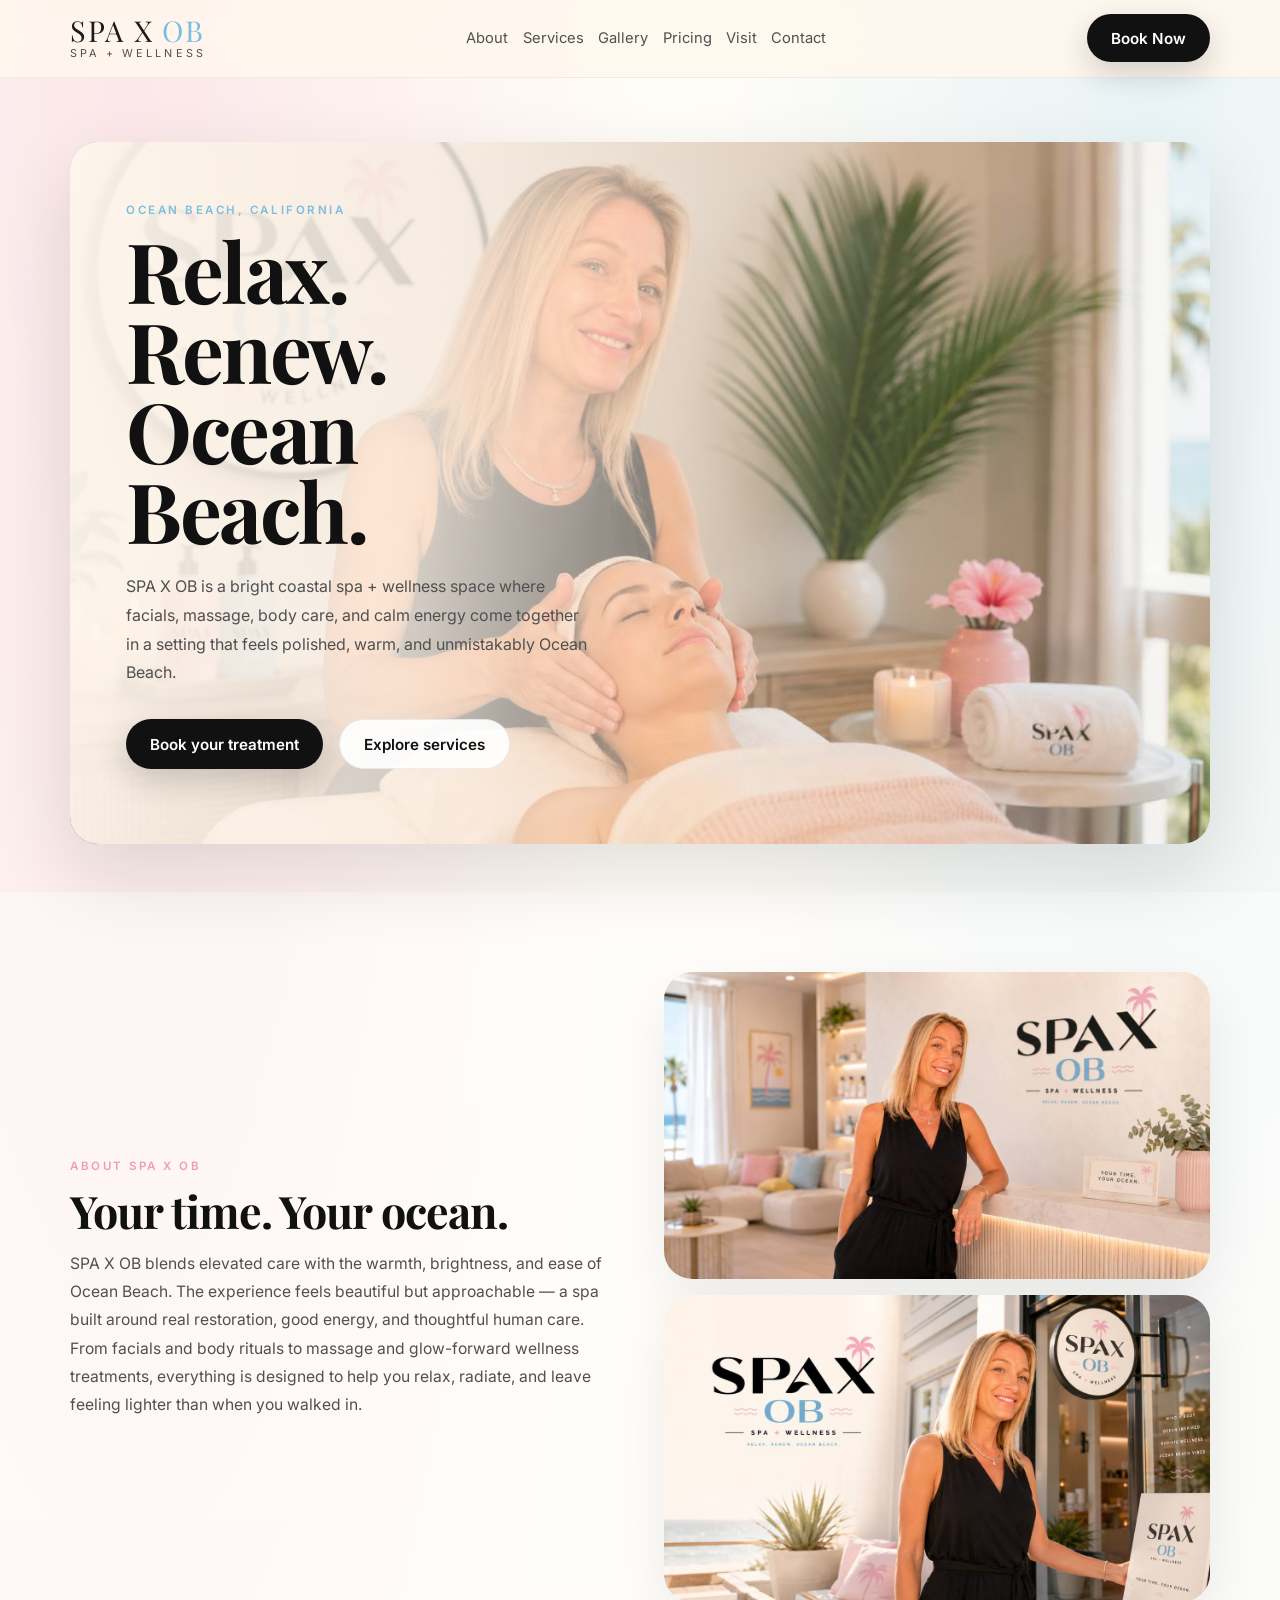
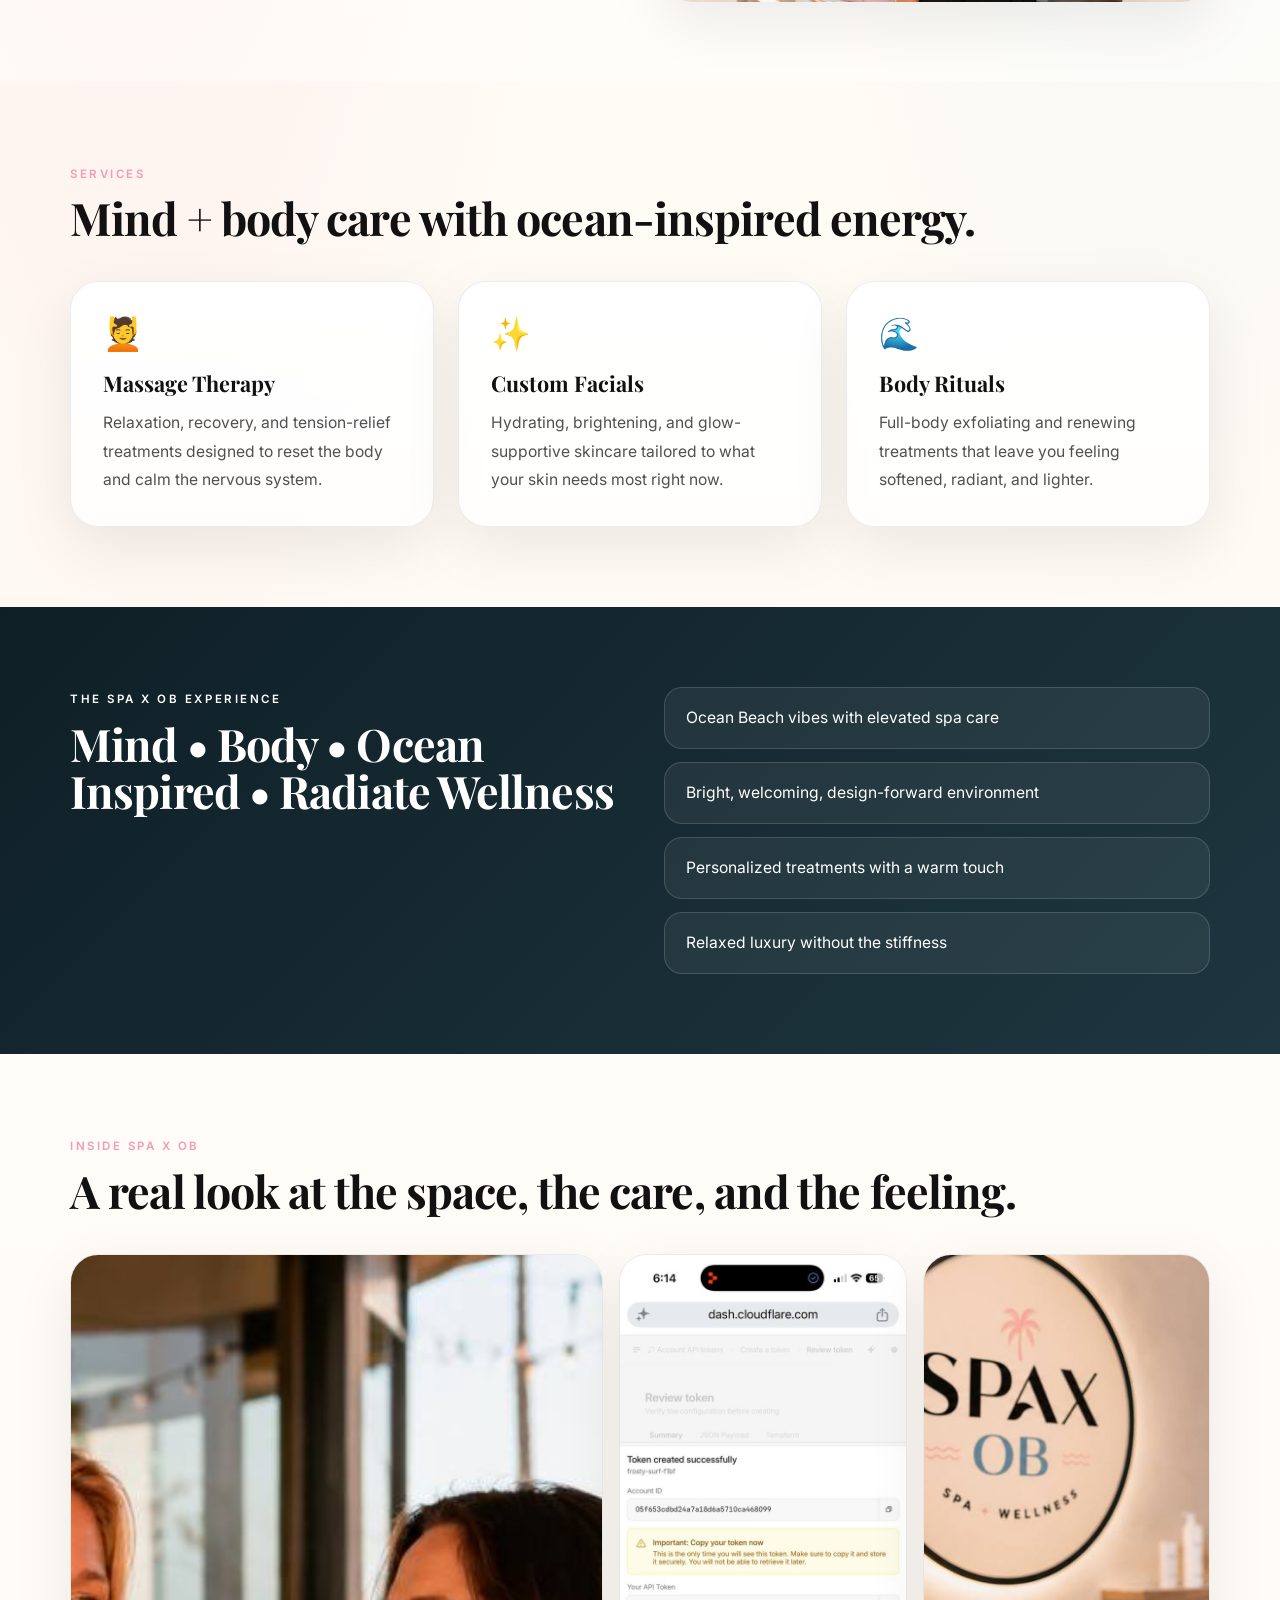
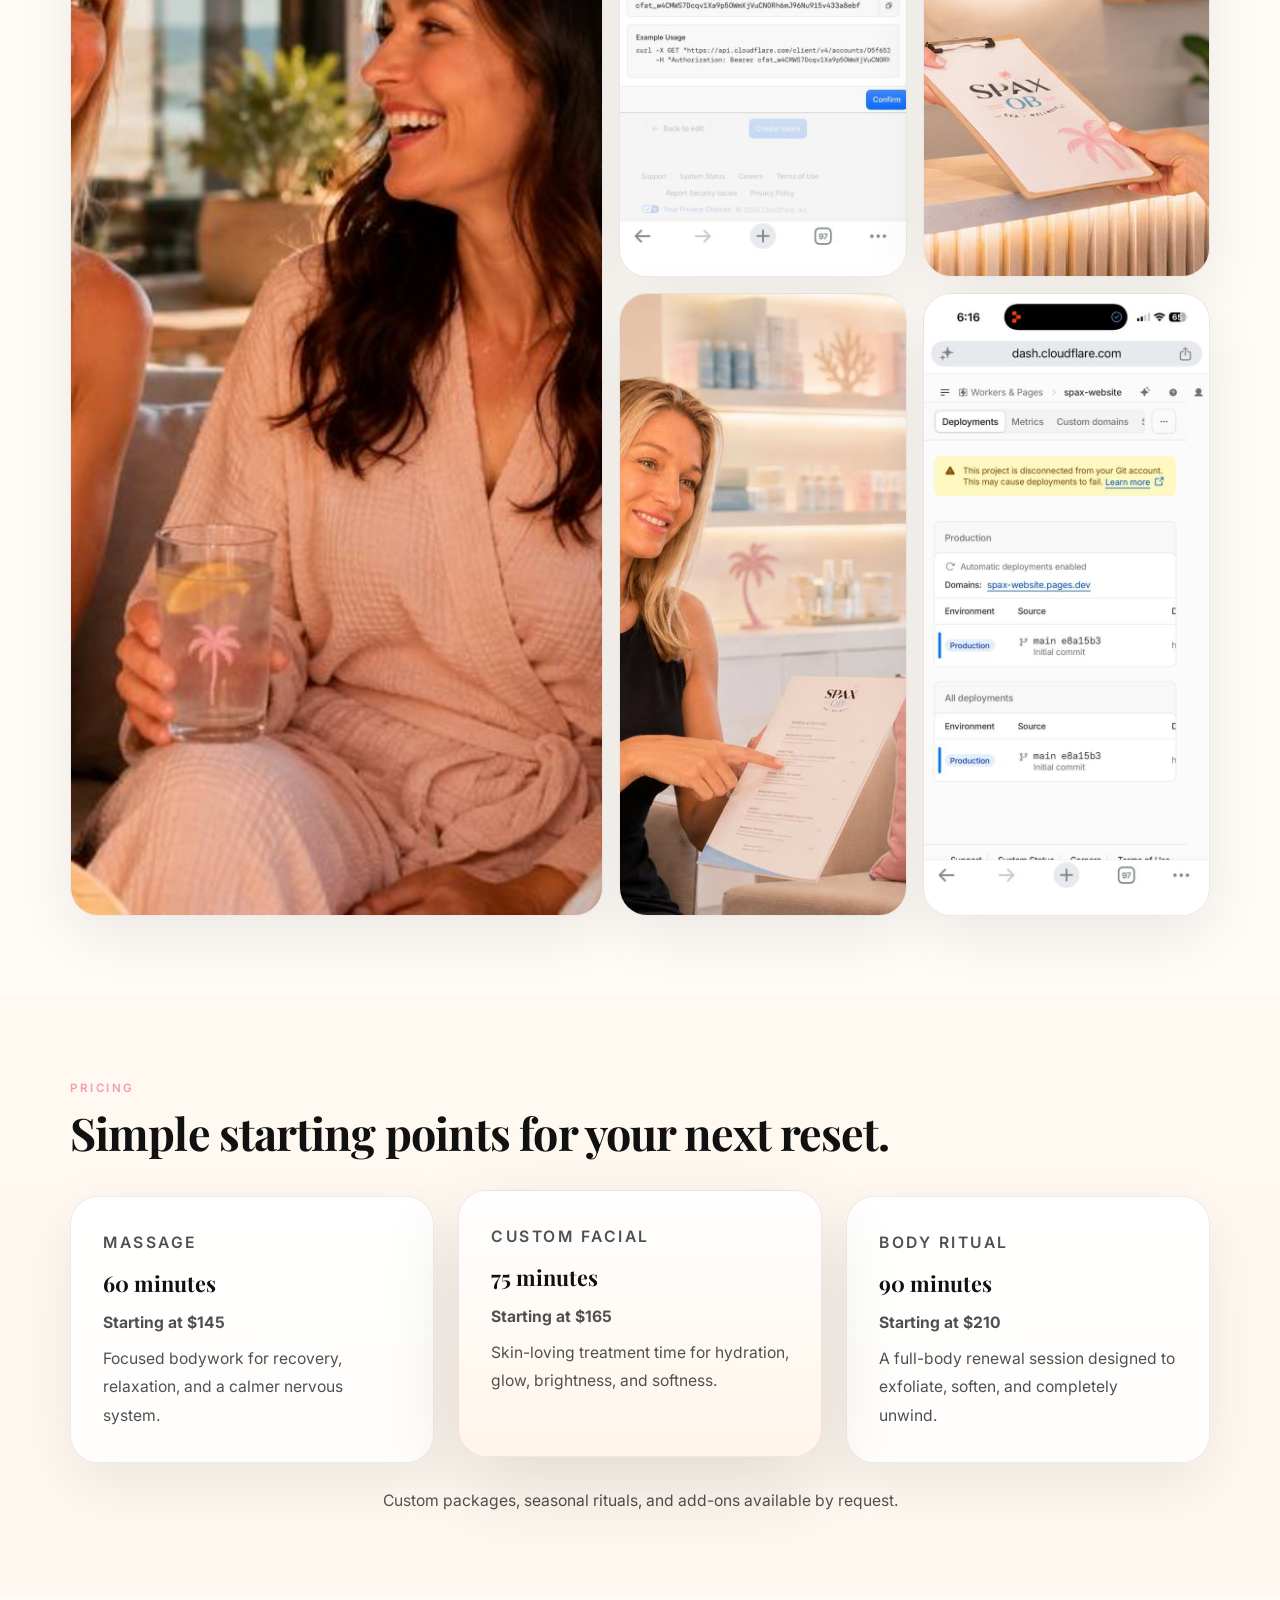
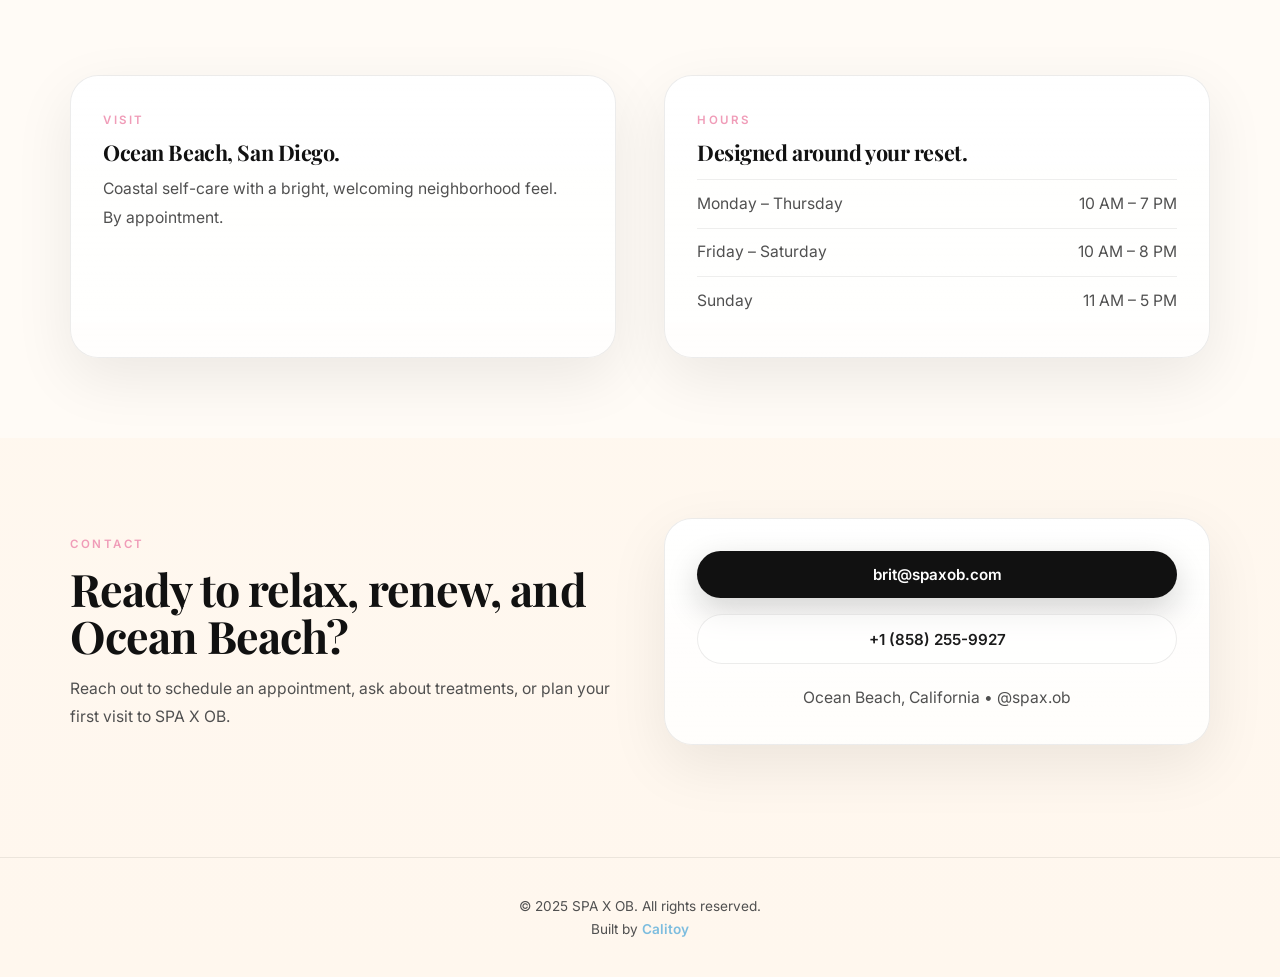
==== index.html @ 3ed3bd37 "Final polished SPA X OB site with all photos, gallery, Calitoy footer" ====
<!doctype html>
<html lang="en">
  <head>
    <meta charset="UTF-8" />
    <meta name="viewport" content="width=device-width, initial-scale=1.0" />
    <title>SPA X OB | Spa + Wellness in Ocean Beach, San Diego</title>
    <meta name="description" content="SPA X OB is a modern coastal spa and wellness destination in Ocean Beach, San Diego. Massage, facials, body rituals, and radiance treatments in a bright, design-forward space." />
    <link rel="preconnect" href="https://fonts.googleapis.com" />
    <link rel="preconnect" href="https://fonts.gstatic.com" crossorigin />
    <link href="https://fonts.googleapis.com/css2?family=Inter:wght@400;500;700&family=Playfair+Display:ital,wght@0,400;0,700;1,400&display=swap" rel="stylesheet" />
    <link rel="stylesheet" href="styles.css" />
  </head>
  <body>
    <div class="site-shell">
      <header class="topbar">
        <div class="container topbar__inner">
          <a class="brand" href="#top">
            <span class="brand__title">SPA X <span class="brand__ob">OB</span></span>
            <span class="brand__subtitle">Spa + Wellness</span>
          </a>

          <button type="button" class="menu-toggle" aria-expanded="false" aria-controls="site-navigation" aria-label="Toggle navigation menu">
            <span></span><span></span><span></span>
          </button>

          <nav class="nav" id="site-navigation">
            <a href="#about">About</a>
            <a href="#services">Services</a>
            <a href="#gallery">Gallery</a>
            <a href="#pricing">Pricing</a>
            <a href="#visit">Visit</a>
            <a href="#contact">Contact</a>
          </nav>
          <a class="button button--nav" href="#contact">Book Now</a>
        </div>
      </header>

      <main id="top">
        <!-- HERO -->
        <section class="hero">
          <div class="container hero__grid--single">
            <div class="hero-photo-card">
              <img src="assets/hero-facial-room.jpg" alt="SPA X OB facial treatment in progress" class="hero-photo-card__image" loading="eager" />
              <div class="hero-photo-card__overlay"></div>
              <div class="hero-photo-card__content">
                <span class="eyebrow">Ocean Beach, California</span>
                <h1>Relax. Renew. Ocean Beach.</h1>
                <p class="hero__lede">
                  SPA X OB is a bright coastal spa + wellness space where facials, massage, body care, and calm energy come together in a setting that feels polished, warm, and unmistakably Ocean Beach.
                </p>
                <div class="hero__actions">
                  <a class="button button--primary" href="#contact">Book your treatment</a>
                  <a class="button button--light" href="#services">Explore services</a>
                </div>
              </div>
            </div>
          </div>
        </section>

        <!-- ABOUT -->
        <section class="section section--soft" id="about">
          <div class="container split-grid">
            <div class="about-text">
              <span class="eyebrow eyebrow--pink">About SPA X OB</span>
              <h2>Your time. Your ocean.</h2>
              <p>
                SPA X OB blends elevated care with the warmth, brightness, and ease of Ocean Beach. The experience feels beautiful but approachable — a spa built around real restoration, good energy, and thoughtful human care.
              </p>
              <p>
                From facials and body rituals to massage and glow-forward wellness treatments, everything is designed to help you relax, radiate, and leave feeling lighter than when you walked in.
              </p>
            </div>
            <div class="about-photos">
              <img src="assets/interior-lobby.jpg" alt="SPA X OB interior lobby" class="about-photos__img about-photos__img--top" loading="lazy" />
              <img src="assets/storefront.jpg" alt="SPA X OB storefront in Ocean Beach" class="about-photos__img about-photos__img--bottom" loading="lazy" />
            </div>
          </div>
        </section>

        <!-- SERVICES -->
        <section class="section" id="services">
          <div class="container">
            <span class="eyebrow eyebrow--pink">Services</span>
            <h2>Mind + body care with ocean-inspired energy.</h2>
            <div class="cards">
              <article class="card">
                <div class="card__icon">💆</div>
                <h3>Massage Therapy</h3>
                <p>Relaxation, recovery, and tension-relief treatments designed to reset the body and calm the nervous system.</p>
              </article>
              <article class="card">
                <div class="card__icon">✨</div>
                <h3>Custom Facials</h3>
                <p>Hydrating, brightening, and glow-supportive skincare tailored to what your skin needs most right now.</p>
              </article>
              <article class="card">
                <div class="card__icon">🌊</div>
                <h3>Body Rituals</h3>
                <p>Full-body exfoliating and renewing treatments that leave you feeling softened, radiant, and lighter.</p>
              </article>
            </div>
          </div>
        </section>

        <!-- EXPERIENCE BANNER -->
        <section class="section section--accent" id="experience">
          <div class="container split-grid split-grid--center">
            <div>
              <span class="eyebrow">The SPA X OB experience</span>
              <h2>Mind • Body • Ocean Inspired • Radiate Wellness</h2>
            </div>
            <ul class="feature-list">
              <li>Ocean Beach vibes with elevated spa care</li>
              <li>Bright, welcoming, design-forward environment</li>
              <li>Personalized treatments with a warm touch</li>
              <li>Relaxed luxury without the stiffness</li>
            </ul>
          </div>
        </section>

        <!-- GALLERY -->
        <section class="section section--soft" id="gallery">
          <div class="container">
            <span class="eyebrow eyebrow--pink">Inside SPA X OB</span>
            <h2>A real look at the space, the care, and the feeling.</h2>
            <div class="gallery-grid">
              <div class="gallery-card gallery-card--tall">
                <img src="assets/gallery-ocean-mugs.jpg" alt="Guests enjoying SPA X OB branded mugs by the ocean" loading="lazy" />
              </div>
              <div class="gallery-card">
                <img src="assets/treatment-room.jpg" alt="SPA X OB treatment room" loading="lazy" />
              </div>
              <div class="gallery-card">
                <img src="assets/gallery-welcome-desk.jpg" alt="SPA X OB welcome desk" loading="lazy" />
              </div>
              <div class="gallery-card">
                <img src="assets/about-consultation.jpg" alt="SPA X OB consultation and products" loading="lazy" />
              </div>
              <div class="gallery-card">
                <img src="assets/spa-detail.jpg" alt="SPA X OB spa detail" loading="lazy" />
              </div>
            </div>
          </div>
        </section>

        <!-- PRICING -->
        <section class="section" id="pricing">
          <div class="container">
            <span class="eyebrow eyebrow--pink">Pricing</span>
            <h2>Simple starting points for your next reset.</h2>
            <div class="pricing-grid">
              <article class="price-card">
                <p class="price-card__label">Massage</p>
                <h3>60 minutes</h3>
                <p class="price-card__price">Starting at $145</p>
                <p>Focused bodywork for recovery, relaxation, and a calmer nervous system.</p>
              </article>
              <article class="price-card price-card--featured">
                <p class="price-card__label">Custom Facial</p>
                <h3>75 minutes</h3>
                <p class="price-card__price">Starting at $165</p>
                <p>Skin-loving treatment time for hydration, glow, brightness, and softness.</p>
              </article>
              <article class="price-card">
                <p class="price-card__label">Body Ritual</p>
                <h3>90 minutes</h3>
                <p class="price-card__price">Starting at $210</p>
                <p>A full-body renewal session designed to exfoliate, soften, and completely unwind.</p>
              </article>
            </div>
            <p class="pricing-note">Custom packages, seasonal rituals, and add-ons available by request.</p>
          </div>
        </section>

        <!-- VISIT -->
        <section class="section section--soft" id="visit">
          <div class="container visit-grid">
            <div class="visit-card">
              <span class="eyebrow eyebrow--pink">Visit</span>
              <h2>Ocean Beach, San Diego.</h2>
              <p>Coastal self-care with a bright, welcoming neighborhood feel.</p>
              <p>By appointment.</p>
            </div>
            <div class="visit-card">
              <span class="eyebrow eyebrow--pink">Hours</span>
              <h2>Designed around your reset.</h2>
              <ul class="hours-list">
                <li><span>Monday – Thursday</span><span>10 AM – 7 PM</span></li>
                <li><span>Friday – Saturday</span><span>10 AM – 8 PM</span></li>
                <li><span>Sunday</span><span>11 AM – 5 PM</span></li>
              </ul>
            </div>
          </div>
        </section>

        <!-- CONTACT -->
        <section class="section" id="contact">
          <div class="container cta-panel">
            <div>
              <span class="eyebrow eyebrow--pink">Contact</span>
              <h2>Ready to relax, renew, and Ocean Beach?</h2>
              <p>Reach out to schedule an appointment, ask about treatments, or plan your first visit to SPA X OB.</p>
            </div>
            <div class="contact-card">
              <a class="button button--primary button--wide" href="mailto:brit@spaxob.com?subject=SPA%20X%20OB%20Booking%20Inquiry">brit@spaxob.com</a>
              <a class="button button--ghost button--wide" href="tel:+18582559927">+1 (858) 255-9927</a>
              <p class="contact-card__note">Ocean Beach, California • @spax.ob</p>
            </div>
          </div>
        </section>
      </main>

      <!-- FOOTER -->
      <footer class="site-footer">
        <div class="container site-footer__inner">
          <p>&copy; 2025 SPA X OB. All rights reserved.</p>
          <p class="site-footer__credit">Built by <a href="https://xcalitoy.com" target="_blank" rel="noreferrer">Calitoy</a></p>
        </div>
      </footer>
    </div>

    <script>
      (() => {
        const toggle = document.querySelector('.menu-toggle');
        const nav = document.getElementById('site-navigation');
        if (!toggle || !nav) return;
        const links = nav.querySelectorAll('a');
        const close = () => { toggle.setAttribute('aria-expanded','false'); nav.classList.remove('nav--open'); };
        toggle.addEventListener('click', () => {
          const open = toggle.getAttribute('aria-expanded') === 'true';
          toggle.setAttribute('aria-expanded', String(!open));
          nav.classList.toggle('nav--open', !open);
        });
        links.forEach(l => l.addEventListener('click', close));
        window.addEventListener('resize', () => { if (innerWidth > 900) close(); });
      })();
    </script>
  </body>
</html>
---- styles.css ----
:root {
  --cream: #fff7ee;
  --sand: #fffaf4;
  --blush: #f7c6d3;
  --pink: #f09cb8;
  --sunshine: #ffe494;
  --ocean: #7dbddf;
  --ocean-light: #b7ddf2;
  --coast: #111111;
  --text: #1b1b1b;
  --muted: #505050;
  --border: rgba(17, 17, 17, 0.08);
  --shadow: 0 20px 60px rgba(17, 17, 17, 0.08);
  --shadow-lg: 0 30px 80px rgba(17, 17, 17, 0.12);
  --radius: 28px;
  --radius-sm: 18px;
  font-family: 'Inter', system-ui, sans-serif;
  color: var(--text);
  background: var(--cream);
}

* { box-sizing: border-box; margin: 0; }
html { scroll-behavior: smooth; }

body {
  background:
    radial-gradient(ellipse at 10% 0%, rgba(247,198,211,0.4), transparent 32%),
    radial-gradient(ellipse at 90% 0%, rgba(183,221,242,0.3), transparent 28%),
    linear-gradient(180deg, #fffdf8 0%, var(--cream) 100%);
  color: var(--text);
}

a { color: inherit; text-decoration: none; }
button { font: inherit; }
img { max-width: 100%; display: block; }

.container { width: min(1140px, calc(100% - 2.5rem)); margin: 0 auto; }
.site-shell { padding-bottom: 0; }

/* ─── TOPBAR ─── */
.topbar {
  position: sticky; top: 0; z-index: 30;
  backdrop-filter: blur(20px);
  background: rgba(255,247,238,0.86);
  border-bottom: 1px solid rgba(17,17,17,0.05);
}
.topbar__inner {
  display: flex; align-items: center; justify-content: space-between;
  gap: 1rem; padding: 0.9rem 0;
}
.brand { display: inline-flex; flex-direction: column; gap: 0.05rem; }
.brand__title {
  font-family: 'Playfair Display', Georgia, serif;
  font-size: 1.8rem; letter-spacing: 0.06em;
  text-transform: uppercase; line-height: 1;
}
.brand__ob { color: var(--ocean); }
.brand__subtitle {
  font-size: 0.68rem; text-transform: uppercase;
  letter-spacing: 0.28em; color: var(--muted);
}
.nav { display: flex; align-items: center; gap: 0.9rem; color: var(--muted); font-size: 0.92rem; }
.nav a { transition: color 0.2s; }
.nav a:hover { color: var(--coast); }

.menu-toggle {
  display: none; width: 44px; height: 44px;
  border: 1px solid var(--border); border-radius: 999px;
  background: rgba(255,255,255,0.9);
  align-items: center; justify-content: center;
  flex-direction: column; gap: 4px; padding: 0; cursor: pointer;
}
.menu-toggle span { display: block; width: 17px; height: 2px; border-radius: 2px; background: var(--coast); }

/* ─── BUTTONS ─── */
.button {
  display: inline-flex; align-items: center; justify-content: center;
  border-radius: 999px; padding: 0.9rem 1.5rem;
  font-weight: 600; font-size: 0.95rem;
  transition: transform 0.2s, box-shadow 0.2s, background 0.2s;
  border: none;
}
.button:hover { transform: translateY(-2px); }
.button--primary, .button--nav { background: var(--coast); color: white; box-shadow: 0 12px 32px rgba(17,17,17,0.18); }
.button--light { background: rgba(255,255,255,0.92); color: var(--coast); border: 1px solid var(--border); }
.button--ghost { border: 1px solid var(--border); background: rgba(255,255,255,0.5); }
.button--wide { width: 100%; }

/* ─── HERO ─── */
.hero { padding: 4rem 0 3rem; }
.hero__grid--single { display: grid; grid-template-columns: 1fr; }
.hero-photo-card {
  position: relative; overflow: hidden;
  min-height: 78vh; border-radius: var(--radius);
  box-shadow: var(--shadow-lg);
}
.hero-photo-card__image {
  position: absolute; inset: 0; width: 100%; height: 100%; object-fit: cover;
}
.hero-photo-card__overlay {
  position: absolute; inset: 0;
  background: linear-gradient(95deg, rgba(255,247,238,0.97) 0%, rgba(255,247,238,0.82) 32%, rgba(255,247,238,0.2) 68%, rgba(255,247,238,0.05) 100%);
}
.hero-photo-card__content {
  position: relative; z-index: 1; padding: 3.5rem; max-width: 36rem;
}
.hero-photo-card__content h1 {
  font-family: 'Playfair Display', Georgia, serif;
  font-size: clamp(3.2rem, 6.5vw, 5.8rem);
  line-height: 0.96; letter-spacing: -0.03em; color: var(--coast);
}
.hero__lede { color: var(--muted); line-height: 1.8; margin-top: 1.4rem; max-width: 52ch; }
.hero__actions { display: flex; gap: 1rem; flex-wrap: wrap; margin-top: 2rem; }

/* ─── TYPOGRAPHY ─── */
.eyebrow {
  display: inline-block; margin-bottom: 0.85rem;
  text-transform: uppercase; letter-spacing: 0.22em;
  font-size: 0.72rem; font-weight: 600; color: var(--ocean);
}
.eyebrow--pink { color: var(--pink); }

.section h2, .visit-card h2 {
  font-family: 'Playfair Display', Georgia, serif;
  font-size: clamp(1.8rem, 3.5vw, 2.8rem);
  line-height: 1.05; letter-spacing: -0.02em; color: var(--coast);
  margin-bottom: 1rem;
}
.section p, .card p, .feature-list li, .price-card p, .visit-card p,
.hours-list li, .pricing-note, .contact-card__note {
  color: var(--muted); line-height: 1.8; font-size: 0.98rem;
}

/* ─── SECTIONS ─── */
.section { padding: 5rem 0; }
.section--soft { background: rgba(255,255,255,0.4); }
.section--accent { background: linear-gradient(135deg, #0f1f26, #1e3640); color: white; }
.section--accent h2, .section--accent .eyebrow, .section--accent .feature-list li { color: white; }

.split-grid, .cta-panel, .visit-grid {
  display: grid; grid-template-columns: repeat(2, minmax(0,1fr));
  gap: 3rem; align-items: center;
}
.split-grid--center { align-items: start; }

/* ─── ABOUT ─── */
.about-photos { display: grid; grid-template-rows: 1fr 1fr; gap: 1rem; }
.about-photos__img {
  width: 100%; height: 100%; min-height: 220px;
  object-fit: cover; border-radius: var(--radius);
  box-shadow: var(--shadow);
}

/* ─── CARDS ─── */
.cards, .pricing-grid {
  display: grid; grid-template-columns: repeat(3, minmax(0,1fr));
  gap: 1.5rem; margin-top: 2.5rem;
}
.card, .price-card, .visit-card, .contact-card {
  padding: 2rem; border-radius: var(--radius);
  background: linear-gradient(180deg, rgba(255,255,255,0.96), rgba(255,255,255,0.78));
  border: 1px solid var(--border); box-shadow: var(--shadow);
}
.card__icon { font-size: 2rem; margin-bottom: 1rem; }
.card h3, .price-card h3, .visit-card h2 {
  font-family: 'Playfair Display', Georgia, serif;
  font-size: 1.35rem; color: var(--coast); margin-bottom: 0.75rem;
}

/* ─── PRICING ─── */
.price-card__label {
  margin-bottom: 0.75rem; text-transform: uppercase;
  letter-spacing: 0.16em; font-size: 0.78rem; color: var(--pink); font-weight: 600;
}
.price-card__price { font-size: 1.2rem; font-weight: 700; color: var(--coast); margin-bottom: 0.5rem; }
.price-card--featured {
  background: linear-gradient(180deg, #fff, rgba(255,244,233,0.9));
  transform: translateY(-6px); border-color: rgba(240,156,184,0.3);
  box-shadow: var(--shadow-lg);
}
.pricing-note { margin-top: 1.5rem; text-align: center; }

/* ─── GALLERY ─── */
.gallery-grid {
  display: grid;
  grid-template-columns: 1.3fr 0.7fr 0.7fr;
  grid-template-rows: auto auto;
  gap: 1rem; margin-top: 2.5rem;
}
.gallery-card {
  border-radius: var(--radius); overflow: hidden;
  box-shadow: var(--shadow); border: 1px solid var(--border);
}
.gallery-card img { width: 100%; height: 100%; min-height: 240px; object-fit: cover; }
.gallery-card--tall { grid-row: span 2; }
.gallery-card--tall img { min-height: 100%; }

/* ─── FEATURE LIST ─── */
.feature-list { list-style: none; padding: 0; display: grid; gap: 0.8rem; }
.feature-list li {
  padding: 1rem 1.3rem; border: 1px solid rgba(255,255,255,0.15);
  border-radius: var(--radius-sm); background: rgba(255,255,255,0.06);
  font-size: 0.98rem;
}

/* ─── VISIT ─── */
.visit-grid { align-items: stretch; }
.hours-list { list-style: none; padding: 0; margin-top: 1rem; }
.hours-list li {
  display: flex; justify-content: space-between; gap: 1rem;
  padding: 0.6rem 0; border-top: 1px solid rgba(17,17,17,0.07);
}

/* ─── CONTACT ─── */
.contact-card { display: grid; gap: 1rem; }
.contact-card__note { margin-top: 0.25rem; text-align: center; font-size: 0.88rem; }

/* ─── FOOTER ─── */
.site-footer {
  padding: 2.5rem 0; margin-top: 2rem;
  border-top: 1px solid var(--border);
  text-align: center; color: var(--muted); font-size: 0.85rem;
}
.site-footer__inner { display: flex; flex-direction: column; gap: 0.4rem; align-items: center; }
.site-footer__credit a { color: var(--ocean); font-weight: 600; transition: color 0.2s; }
.site-footer__credit a:hover { color: var(--coast); }

/* ─── RESPONSIVE ─── */
@media (max-width: 900px) {
  .split-grid, .cta-panel, .cards, .pricing-grid, .visit-grid, .gallery-grid {
    grid-template-columns: 1fr;
  }
  .topbar__inner { flex-wrap: wrap; }
  .menu-toggle { display: inline-flex; margin-left: auto; }
  .nav {
    display: none; width: 100%; flex-direction: column;
    align-items: flex-start; gap: 0; padding: 0.6rem 0 0.3rem;
    margin-top: 0.2rem; border-top: 1px solid var(--border); order: 3;
  }
  .nav.nav--open { display: flex; }
  .nav a { width: 100%; padding: 0.9rem 0.3rem; border-bottom: 1px solid var(--border); }
  .button--nav { display: none; }
  .hero-photo-card { min-height: 70vh; }
  .hero-photo-card__overlay {
    background: linear-gradient(180deg, rgba(255,247,238,0.94) 0%, rgba(255,247,238,0.8) 38%, rgba(255,247,238,0.2) 75%, transparent 100%);
  }
  .hero-photo-card__content { padding: 2rem 1.5rem; max-width: 100%; }
  .gallery-card--tall { grid-row: auto; }
  .about-photos { grid-template-rows: auto; grid-template-columns: 1fr 1fr; }
}

@media (min-width: 901px) {
  .nav { display: flex !important; }
}

@media (max-width: 640px) {
  .container { width: min(1140px, calc(100% - 1.25rem)); }
  .hero { padding-top: 2.5rem; }
  .hero-photo-card__content h1 { font-size: clamp(2.6rem, 12vw, 4.2rem); }
  .hero__actions { flex-direction: column; }
  .button { width: 100%; }
  .hours-list li { flex-direction: column; gap: 0.15rem; }
  .about-photos { grid-template-columns: 1fr; }
}
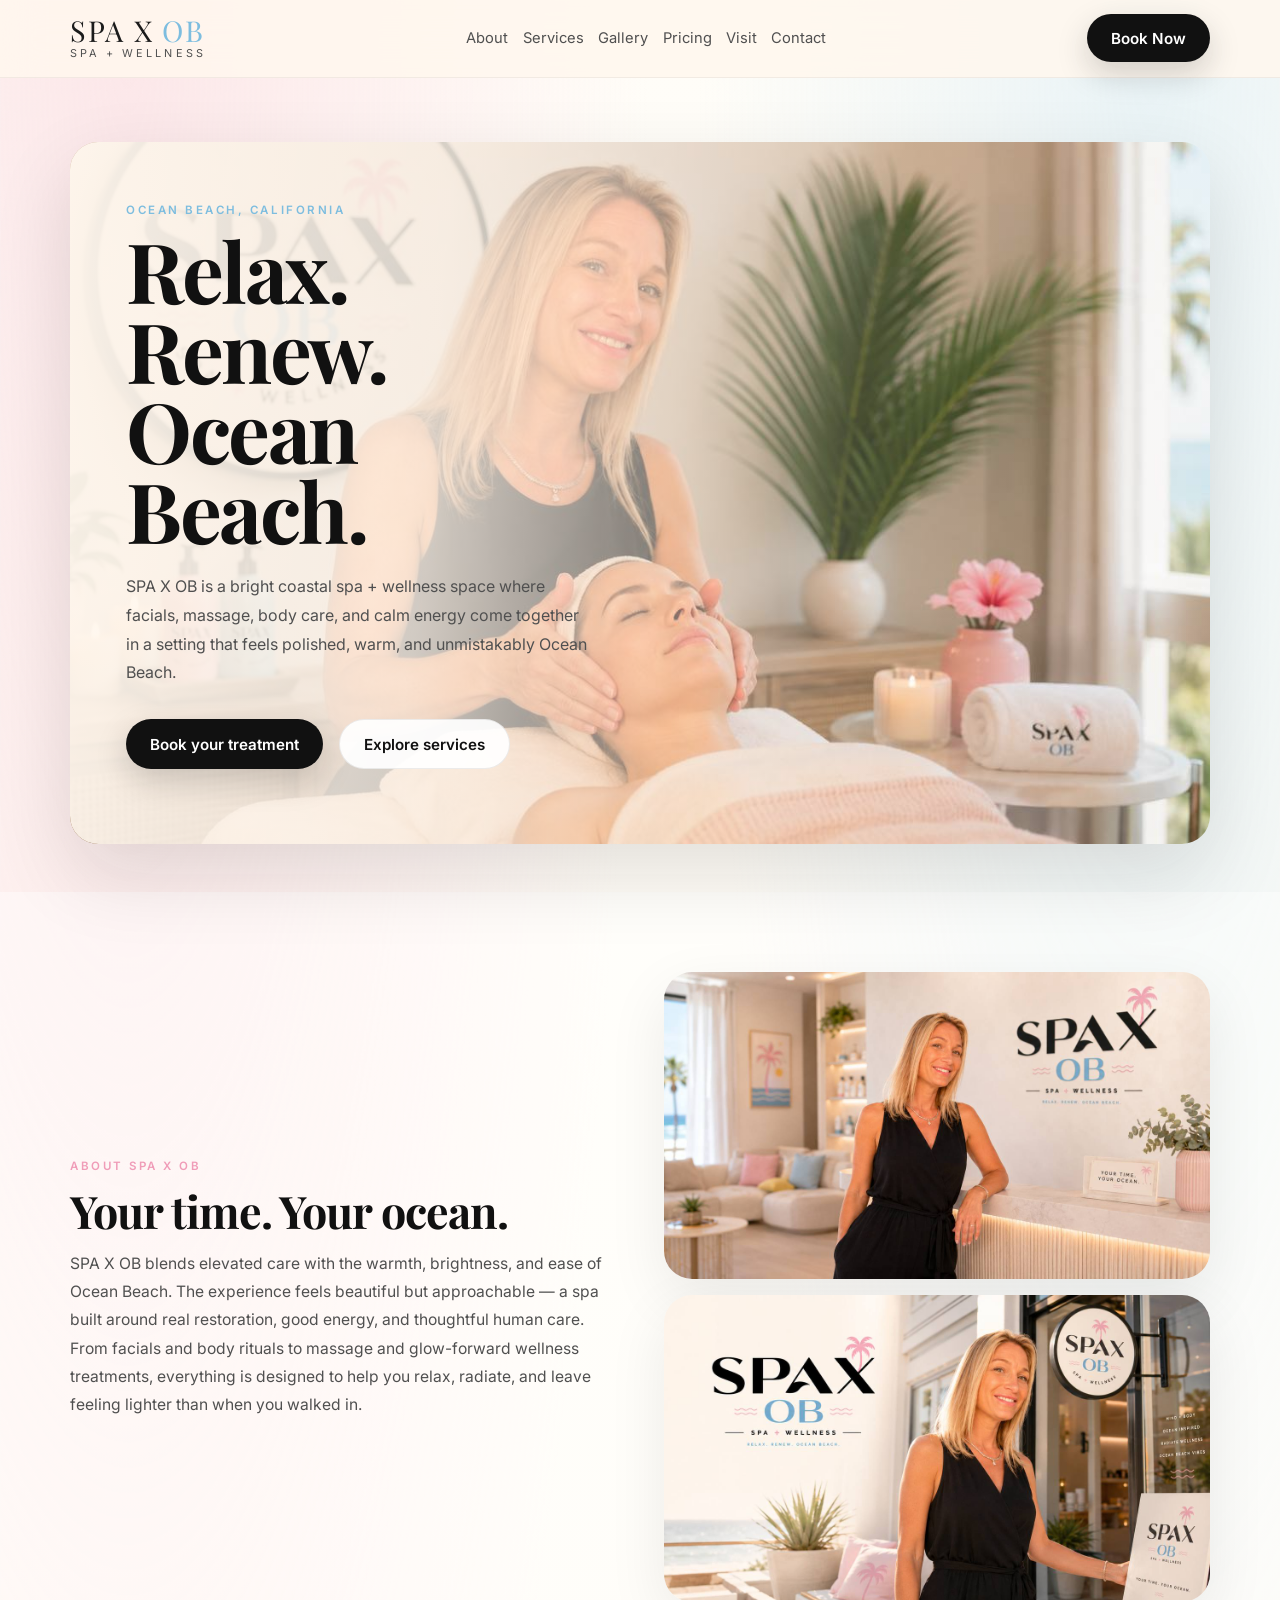
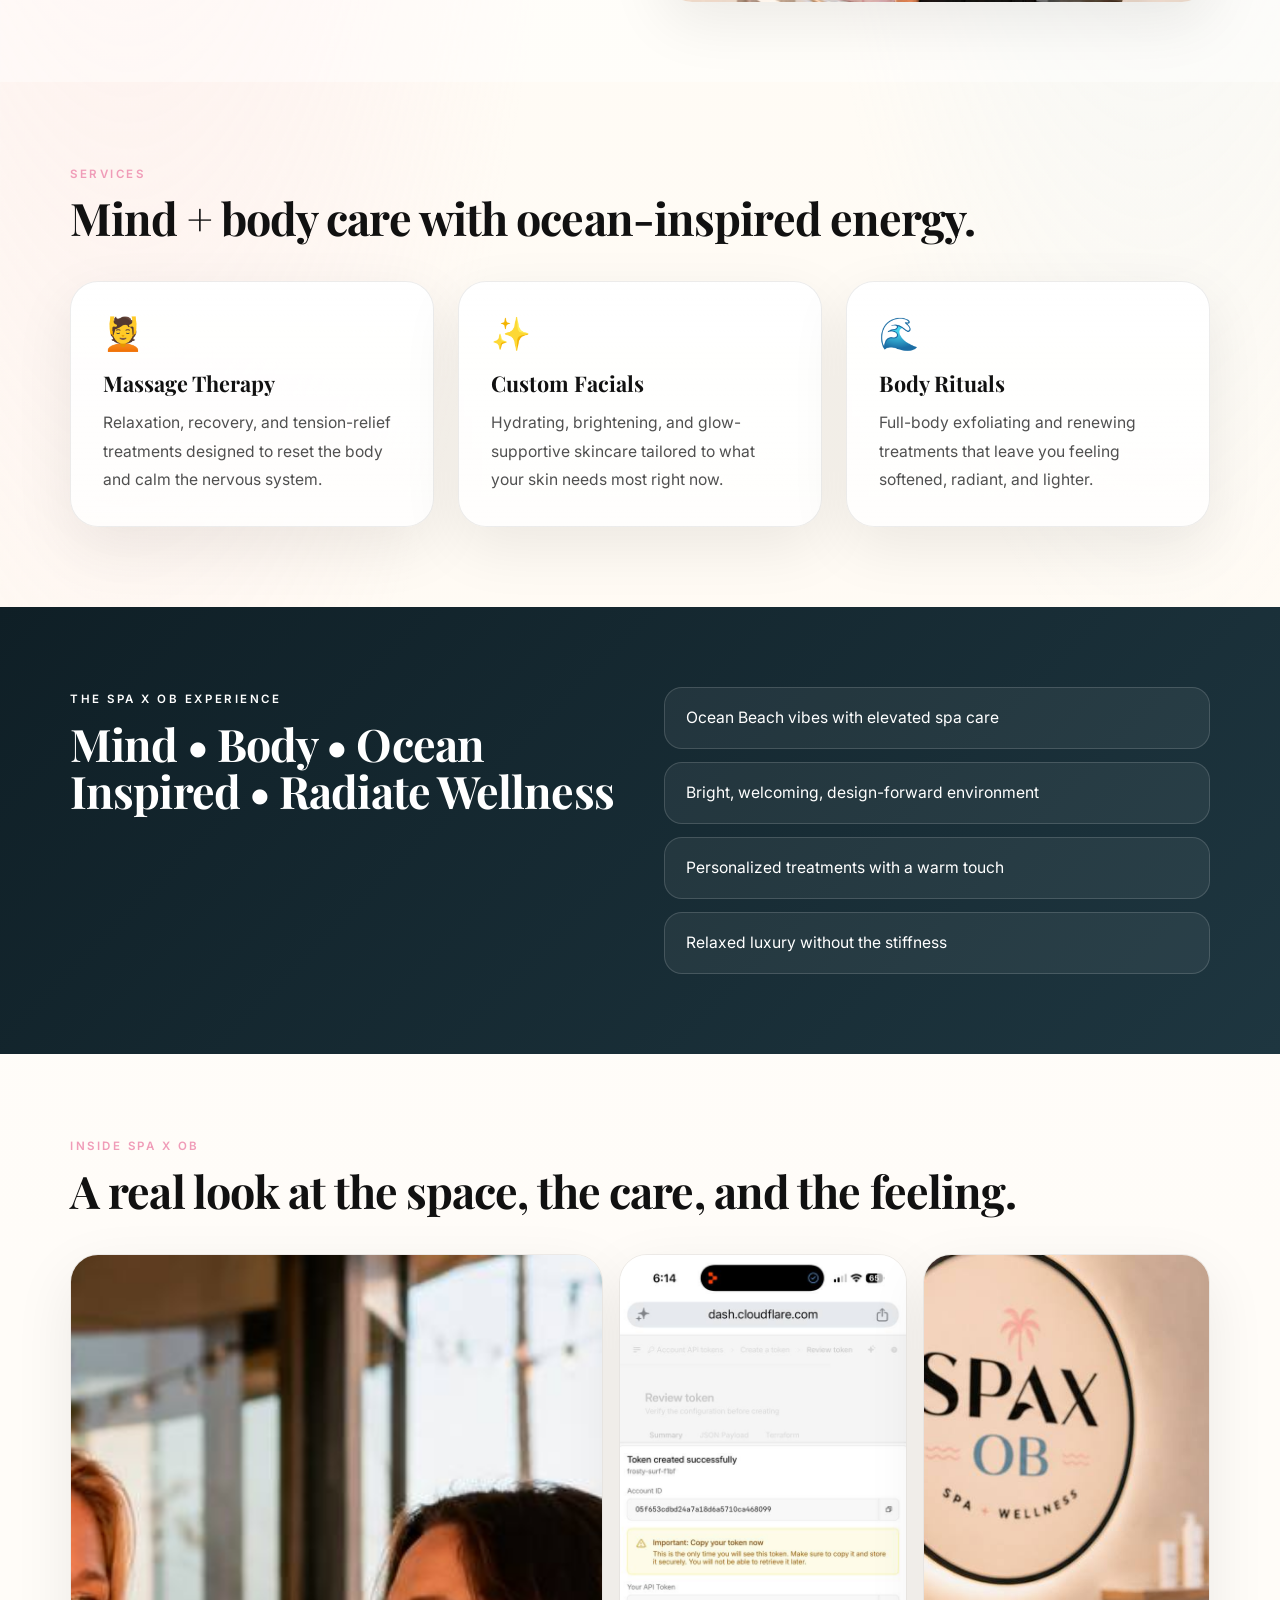
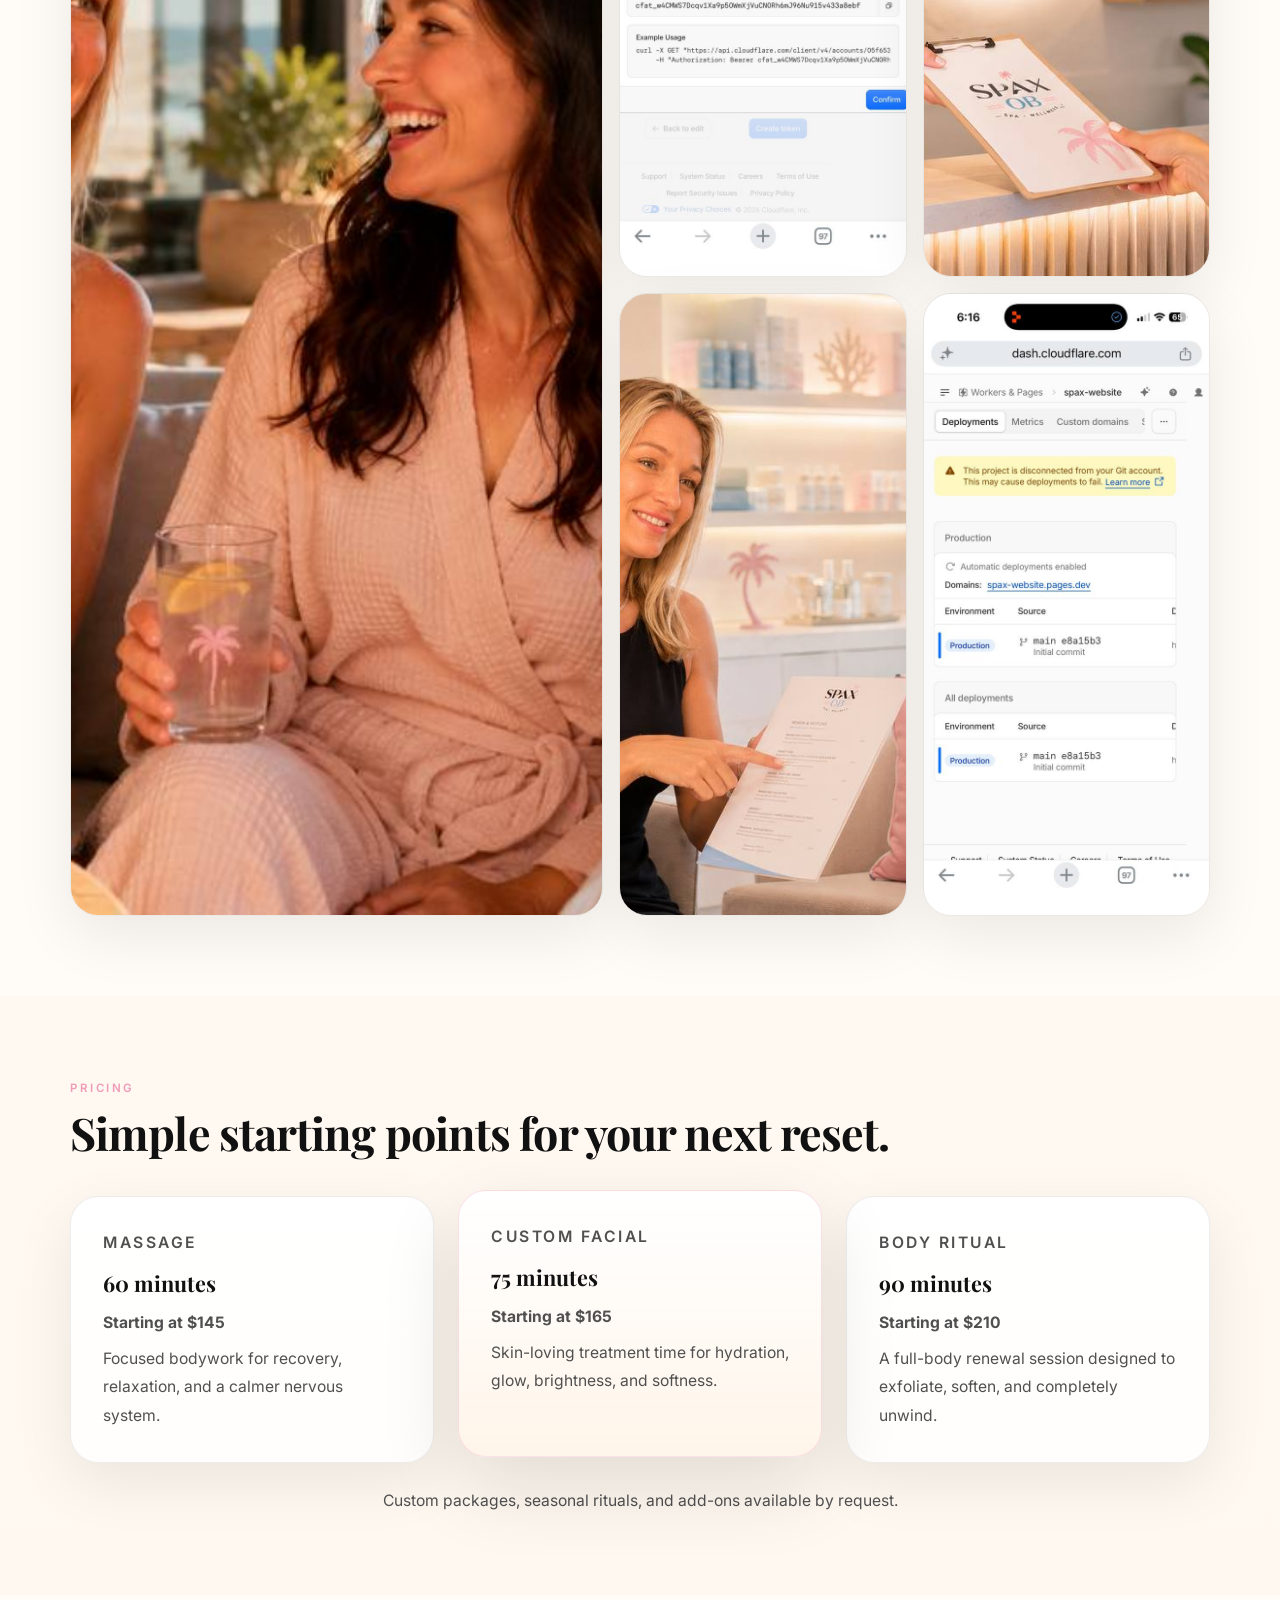
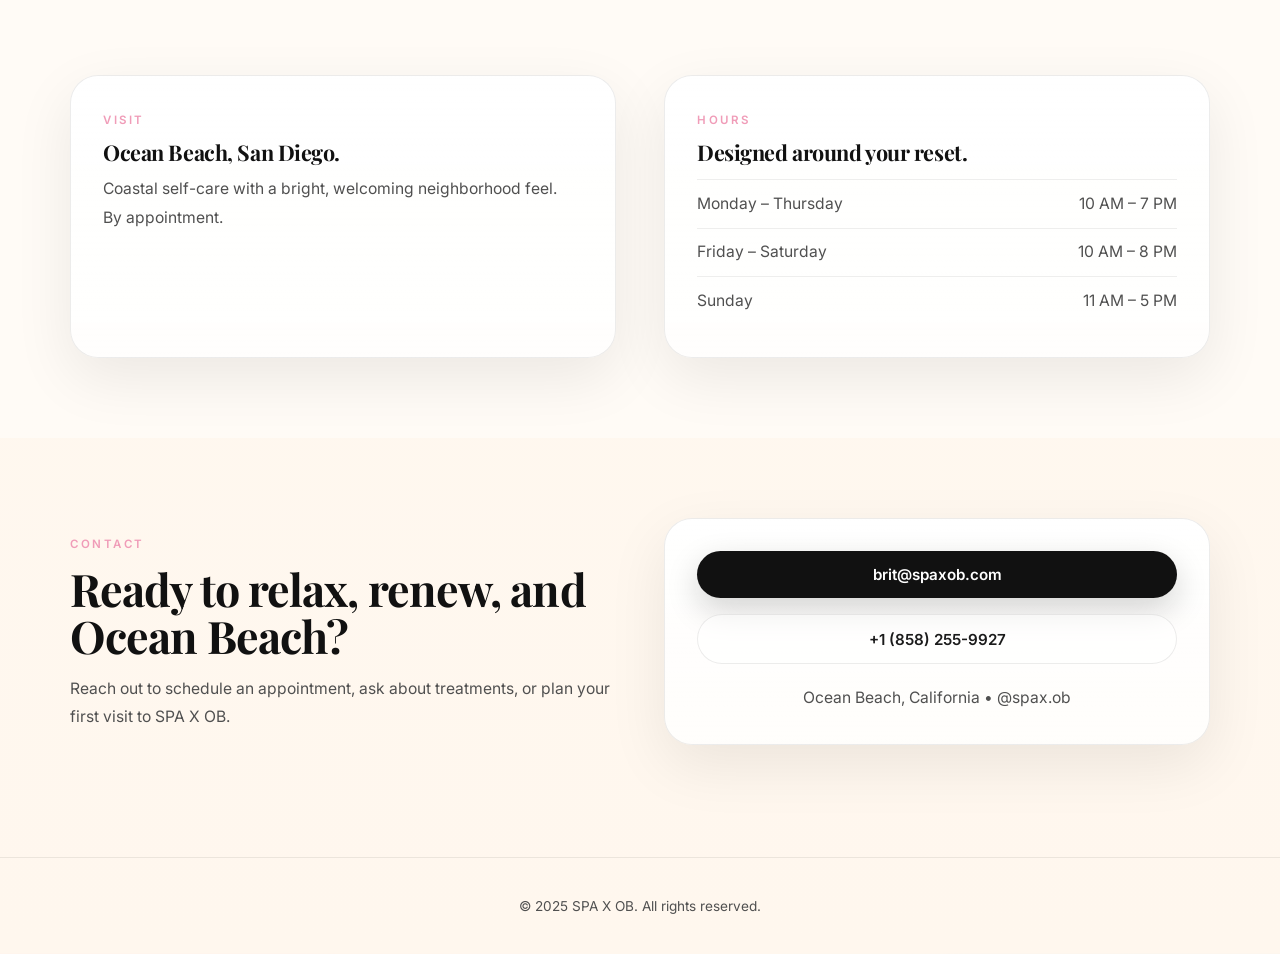
==== commit df4e4e36: "Remove footer credit from SPA X site" ====
--- a/index.html
+++ b/index.html
@@ -214,7 +214,6 @@
       <footer class="site-footer">
         <div class="container site-footer__inner">
           <p>&copy; 2025 SPA X OB. All rights reserved.</p>
-          <p class="site-footer__credit">Built by <a href="https://xcalitoy.com" target="_blank" rel="noreferrer">Calitoy</a></p>
         </div>
       </footer>
     </div>
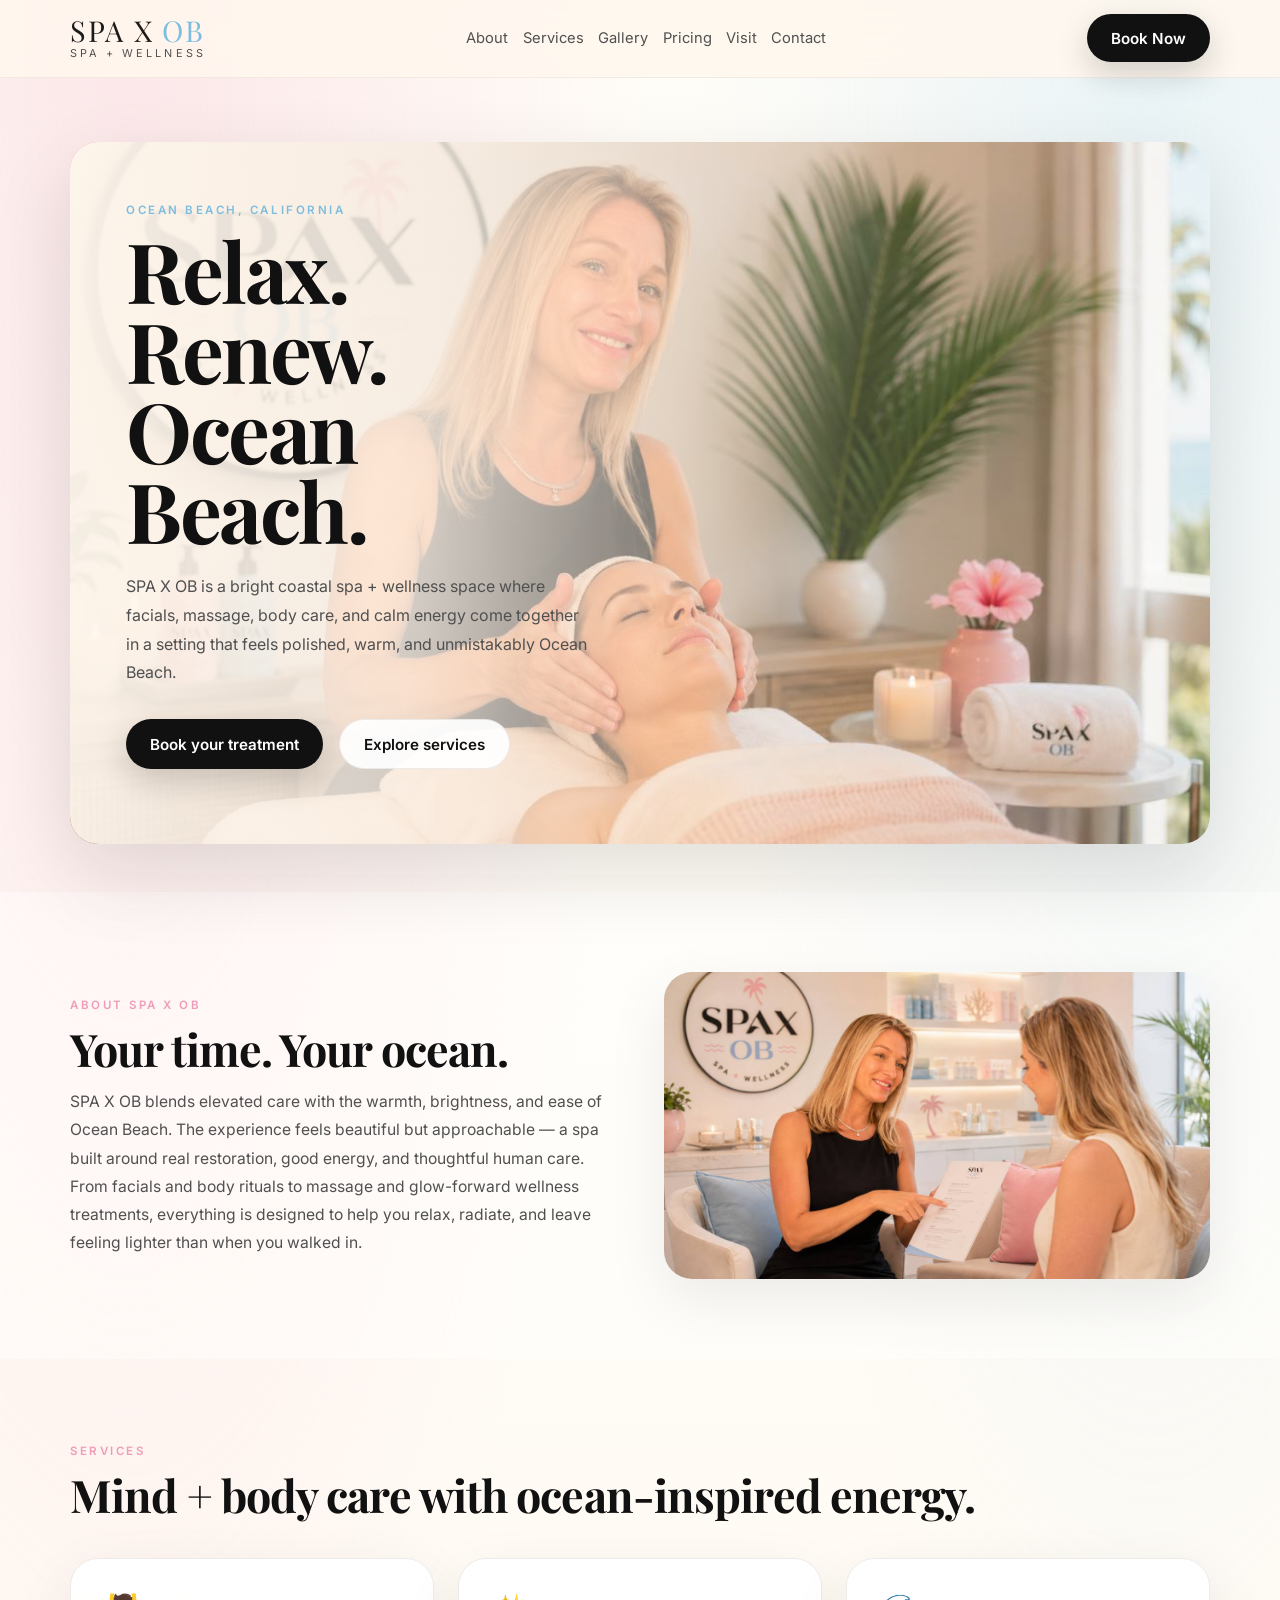
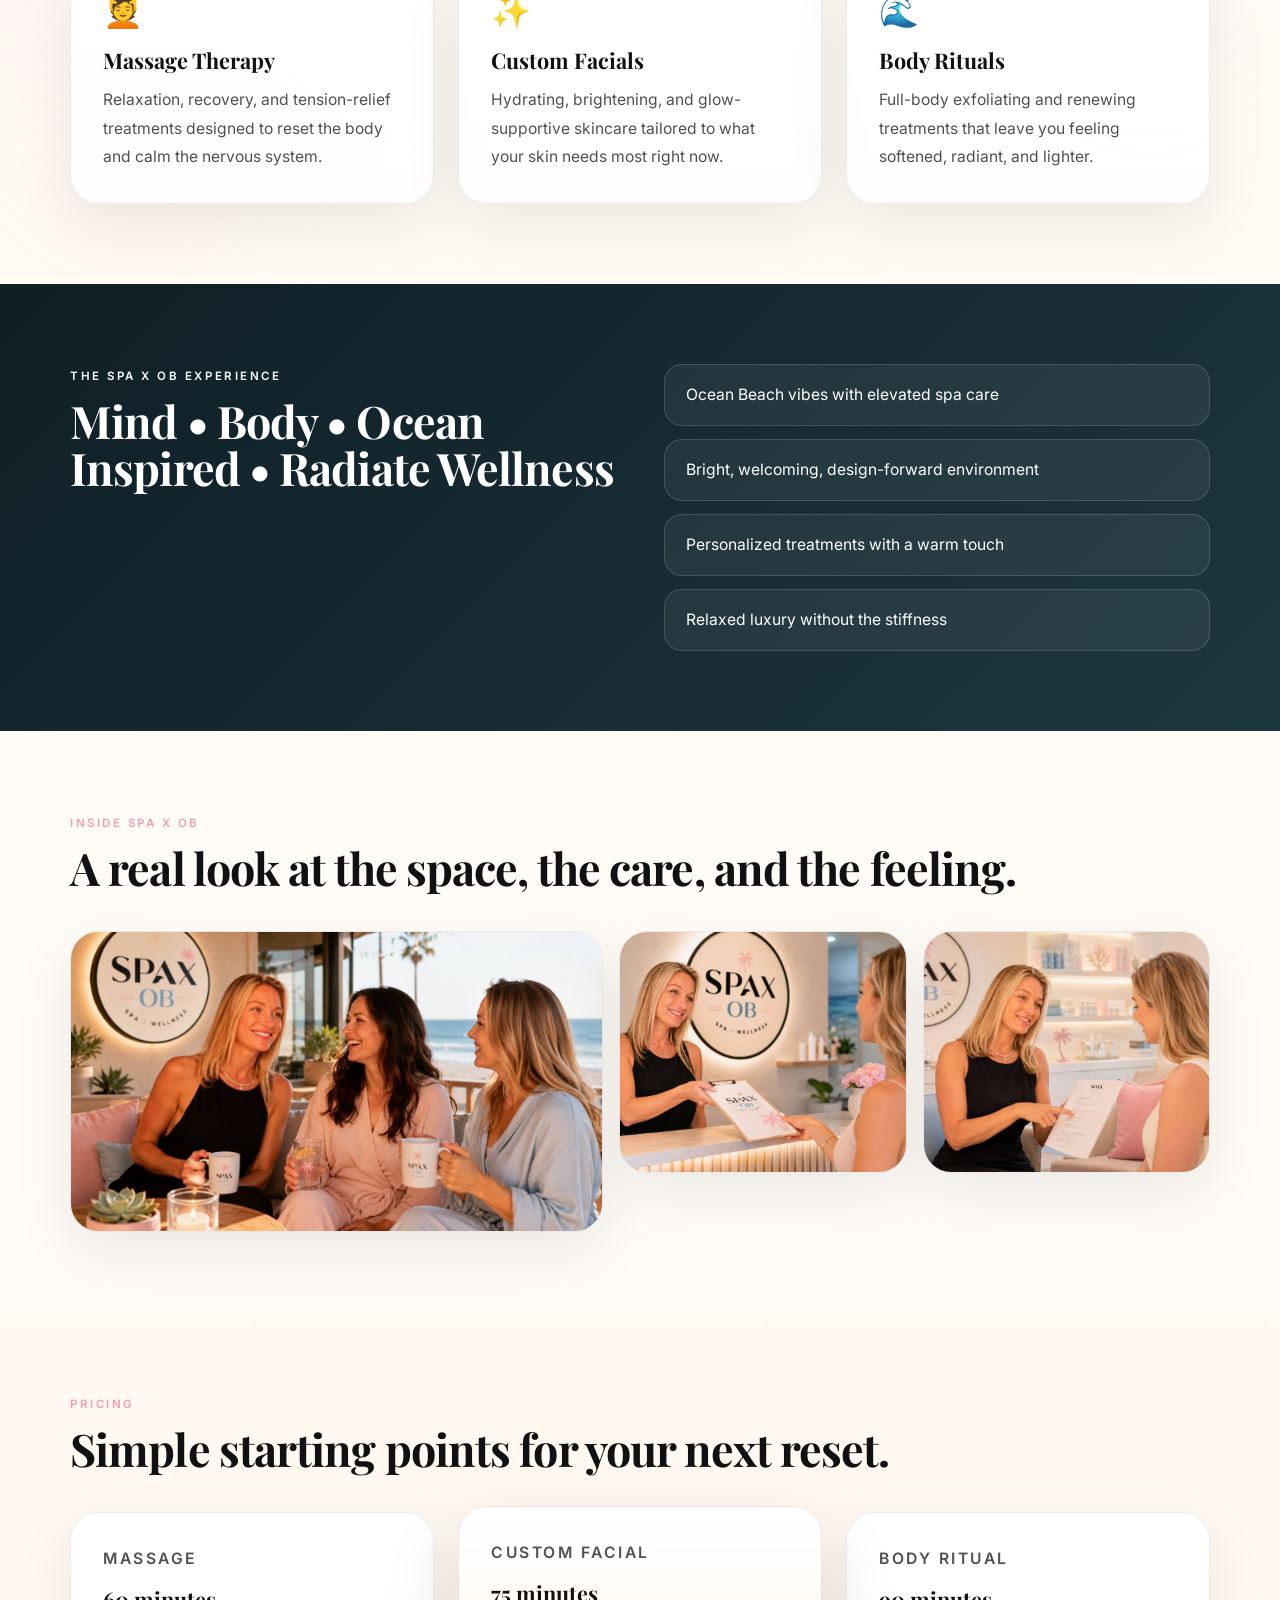
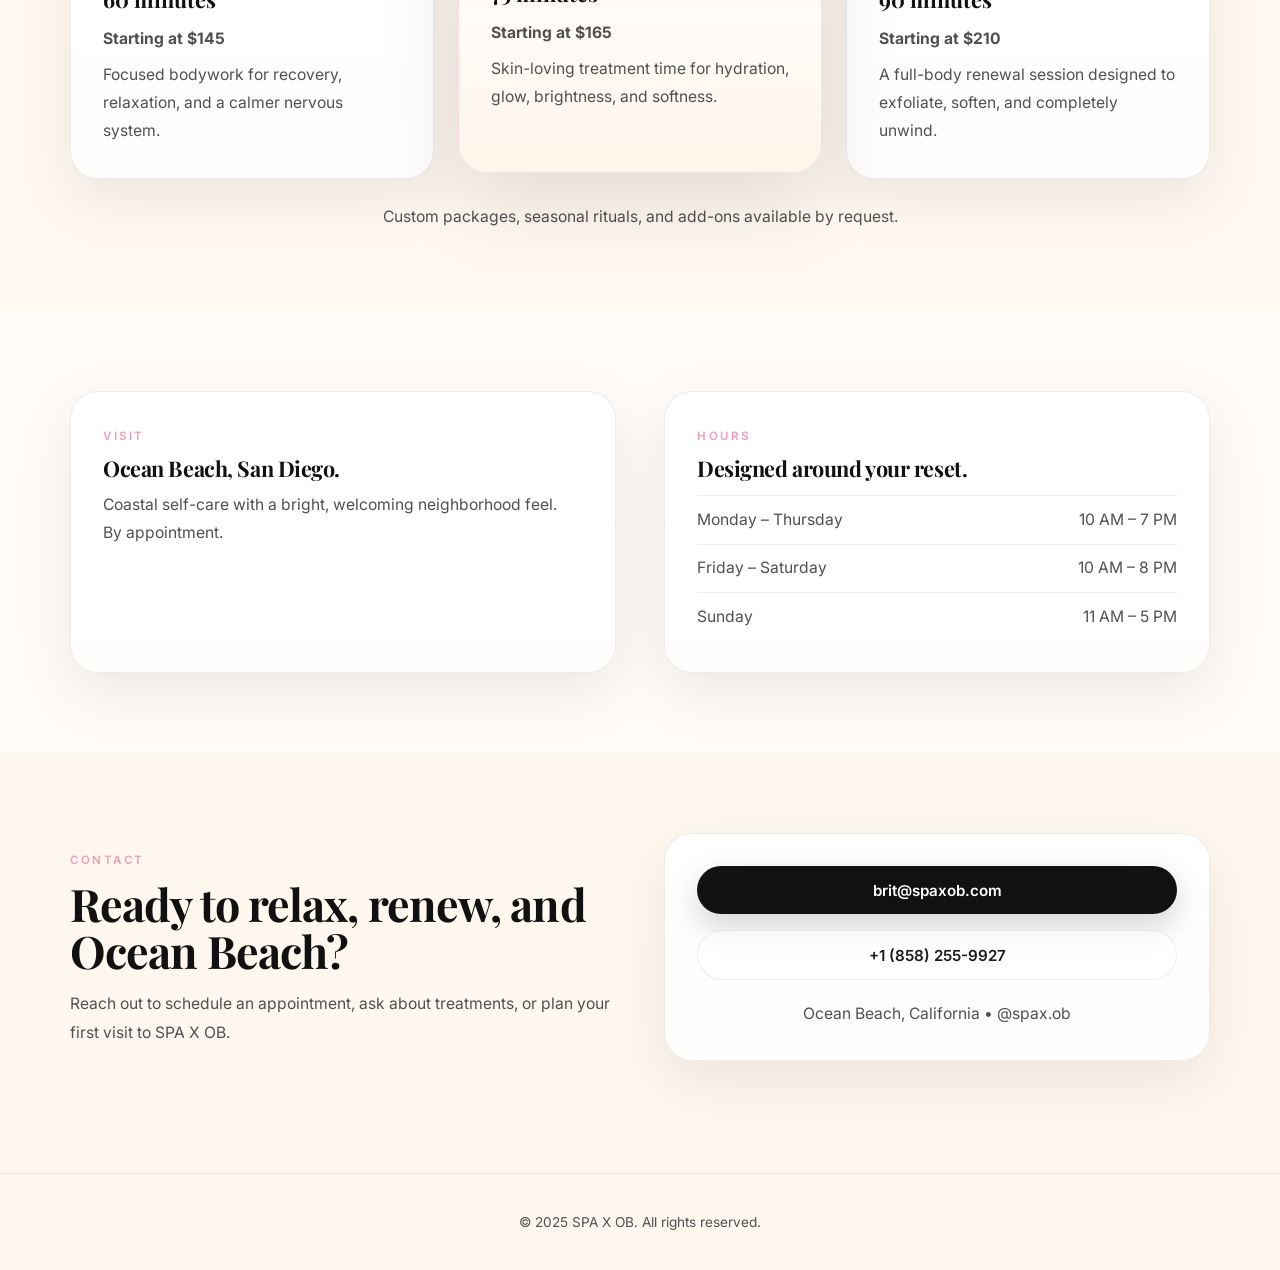
==== commit 46f0729e: "Remove questionable images and keep confirmed spa photos only" ====
--- a/index.html
+++ b/index.html
@@ -70,9 +70,8 @@
                 From facials and body rituals to massage and glow-forward wellness treatments, everything is designed to help you relax, radiate, and leave feeling lighter than when you walked in.
               </p>
             </div>
-            <div class="about-photos">
-              <img src="assets/interior-lobby.jpg" alt="SPA X OB interior lobby" class="about-photos__img about-photos__img--top" loading="lazy" />
-              <img src="assets/storefront.jpg" alt="SPA X OB storefront in Ocean Beach" class="about-photos__img about-photos__img--bottom" loading="lazy" />
+            <div class="about-photos about-photos--single">
+              <img src="assets/about-consultation.jpg" alt="SPA X OB consultation and branded interior" class="about-photos__img about-photos__img--top" loading="lazy" />
             </div>
           </div>
         </section>
@@ -128,16 +127,10 @@
                 <img src="assets/gallery-ocean-mugs.jpg" alt="Guests enjoying SPA X OB branded mugs by the ocean" loading="lazy" />
               </div>
               <div class="gallery-card">
-                <img src="assets/treatment-room.jpg" alt="SPA X OB treatment room" loading="lazy" />
-              </div>
-              <div class="gallery-card">
                 <img src="assets/gallery-welcome-desk.jpg" alt="SPA X OB welcome desk" loading="lazy" />
               </div>
               <div class="gallery-card">
                 <img src="assets/about-consultation.jpg" alt="SPA X OB consultation and products" loading="lazy" />
-              </div>
-              <div class="gallery-card">
-                <img src="assets/spa-detail.jpg" alt="SPA X OB spa detail" loading="lazy" />
               </div>
             </div>
           </div>
--- a/styles.css
+++ b/styles.css
@@ -145,6 +145,7 @@
 
 /* ─── ABOUT ─── */
 .about-photos { display: grid; grid-template-rows: 1fr 1fr; gap: 1rem; }
+.about-photos--single { grid-template-rows: 1fr; }
 .about-photos__img {
   width: 100%; height: 100%; min-height: 220px;
   object-fit: cover; border-radius: var(--radius);
@@ -247,6 +248,7 @@
   .hero-photo-card__content { padding: 2rem 1.5rem; max-width: 100%; }
   .gallery-card--tall { grid-row: auto; }
   .about-photos { grid-template-rows: auto; grid-template-columns: 1fr 1fr; }
+  .about-photos--single { grid-template-columns: 1fr; }
 }
 
 @media (min-width: 901px) {
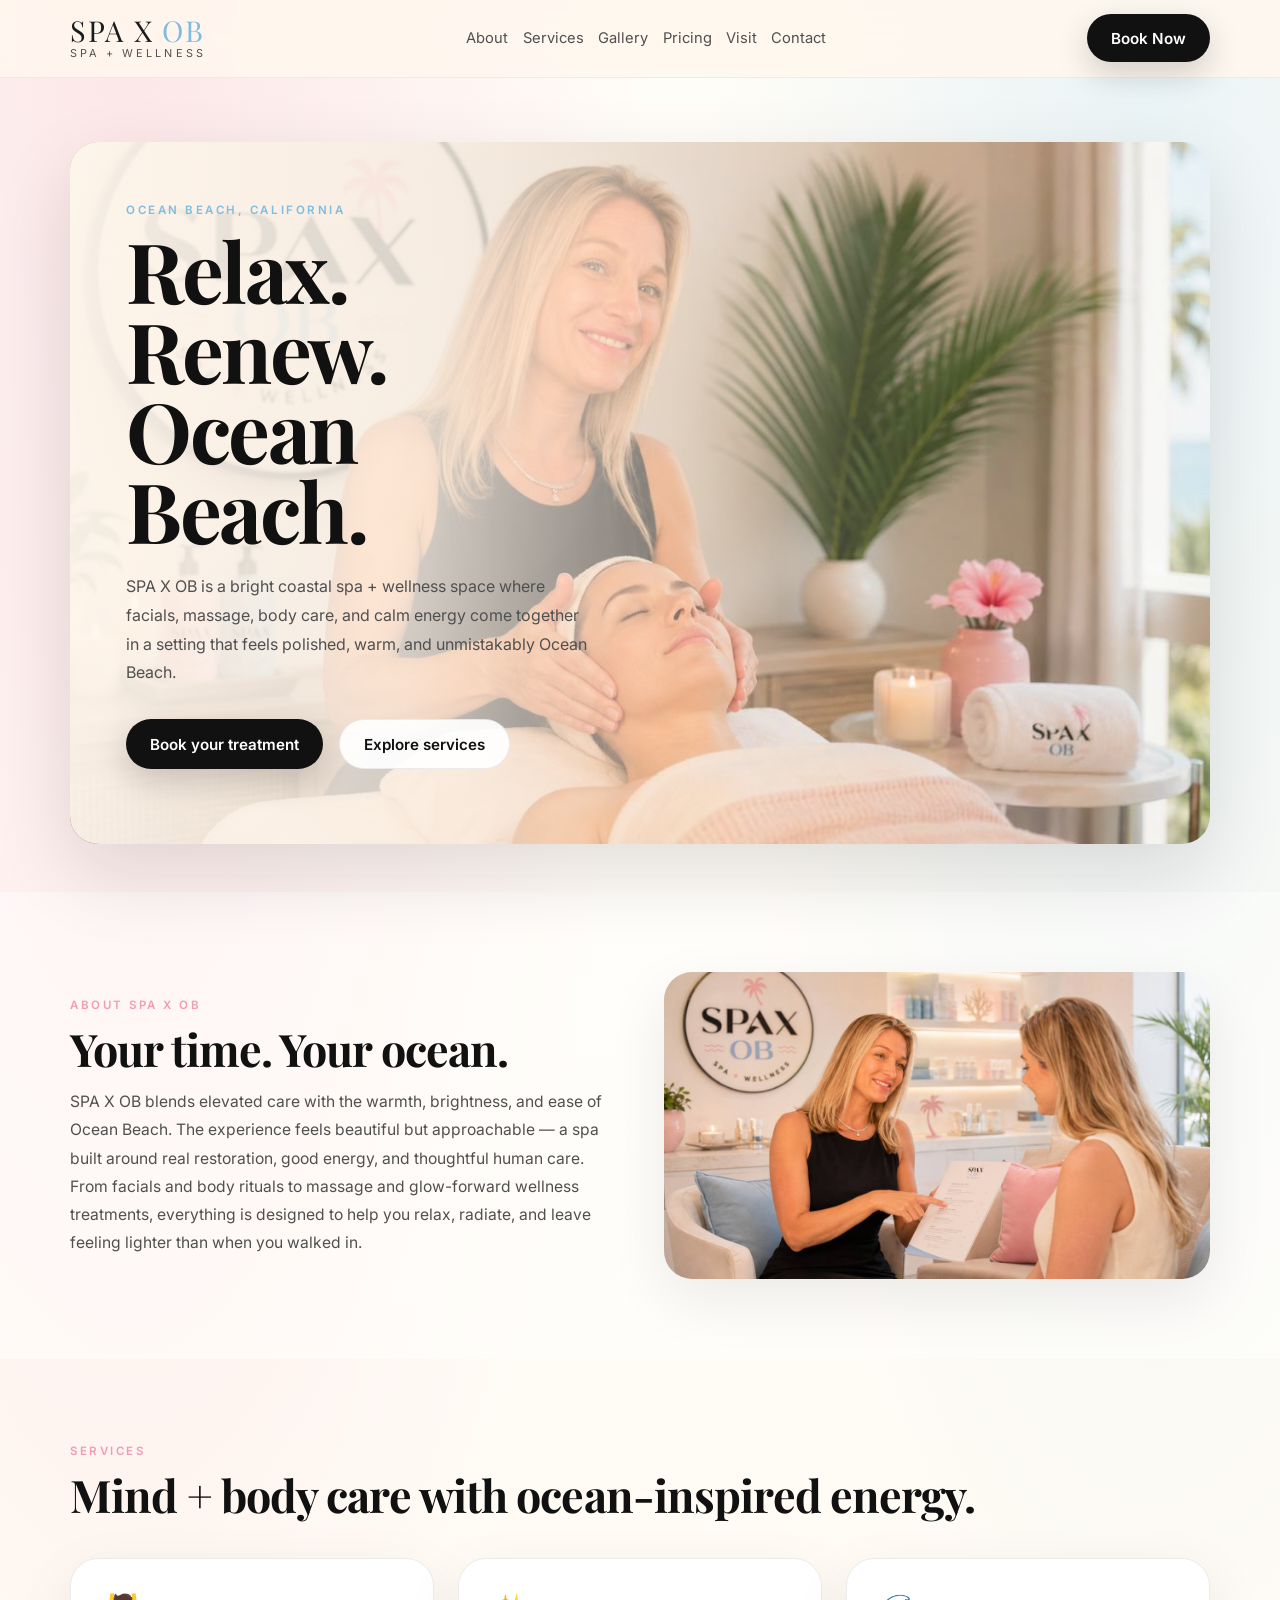
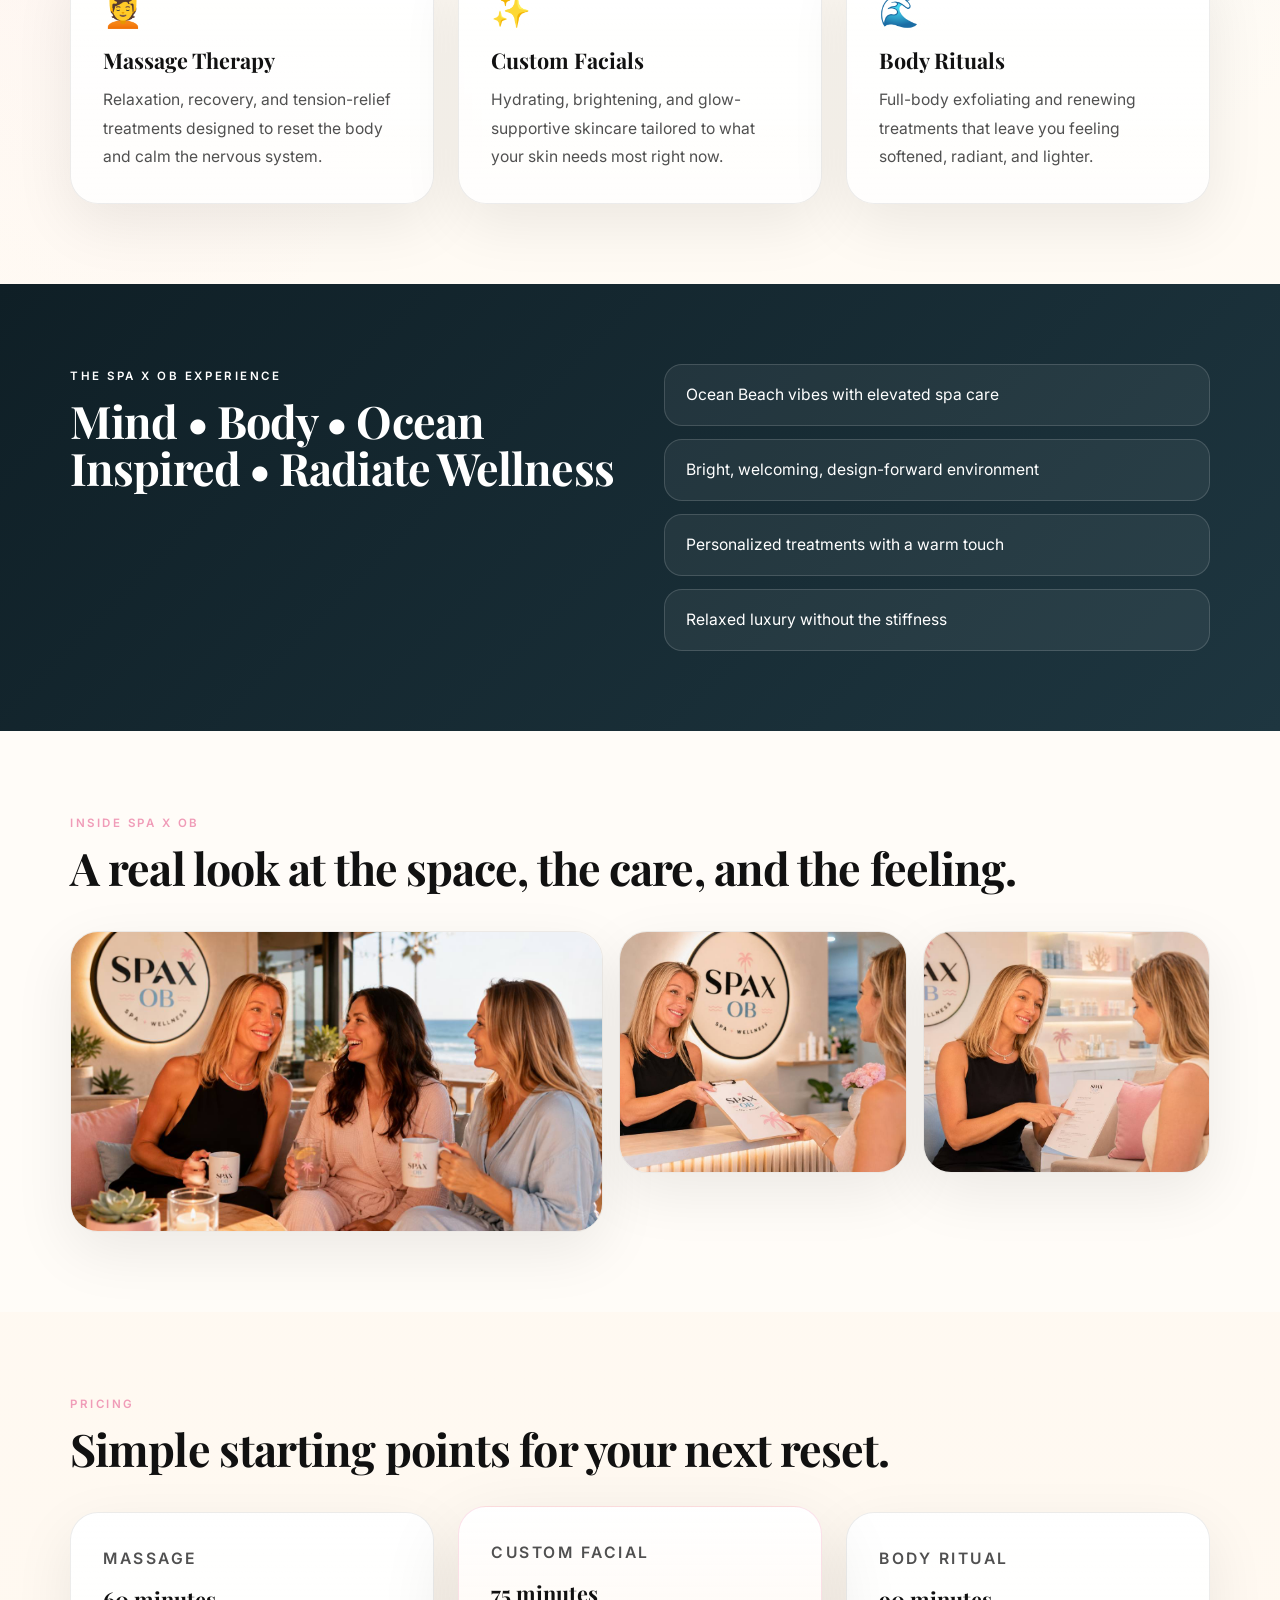
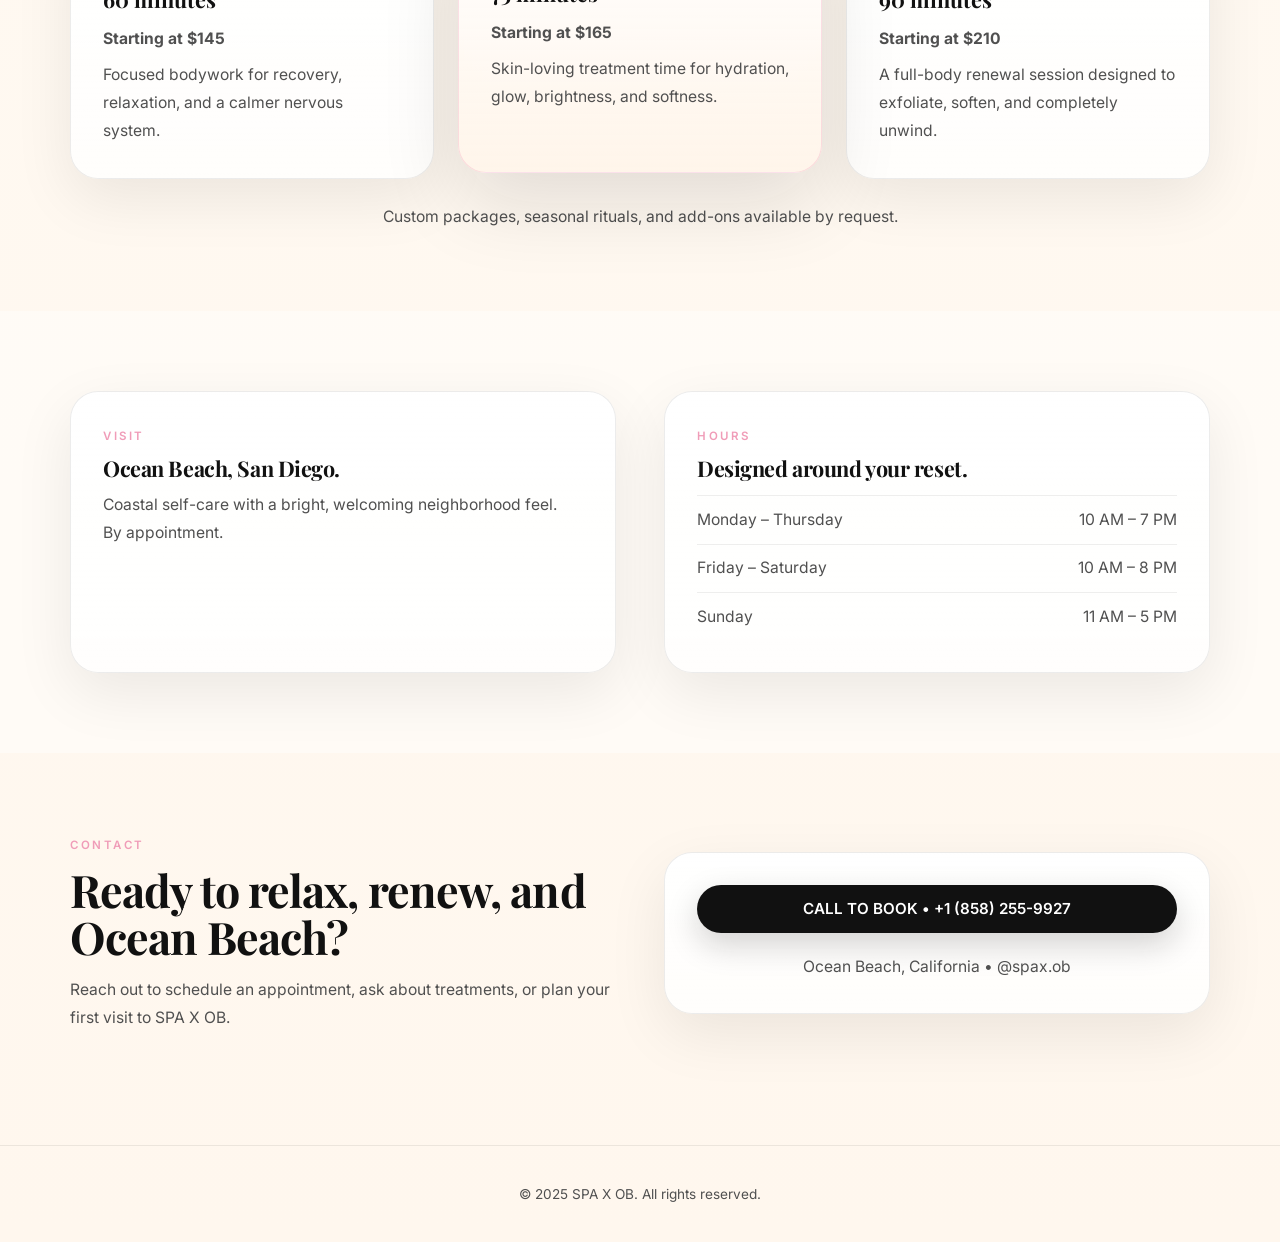
==== commit 5870357f: "Remove public email from contact section" ====
--- a/index.html
+++ b/index.html
@@ -195,8 +195,7 @@
               <p>Reach out to schedule an appointment, ask about treatments, or plan your first visit to SPA X OB.</p>
             </div>
             <div class="contact-card">
-              <a class="button button--primary button--wide" href="mailto:brit@spaxob.com?subject=SPA%20X%20OB%20Booking%20Inquiry">brit@spaxob.com</a>
-              <a class="button button--ghost button--wide" href="tel:+18582559927">+1 (858) 255-9927</a>
+              <a class="button button--primary button--wide" href="tel:+18582559927">CALL TO BOOK • +1 (858) 255-9927</a>
               <p class="contact-card__note">Ocean Beach, California • @spax.ob</p>
             </div>
           </div>
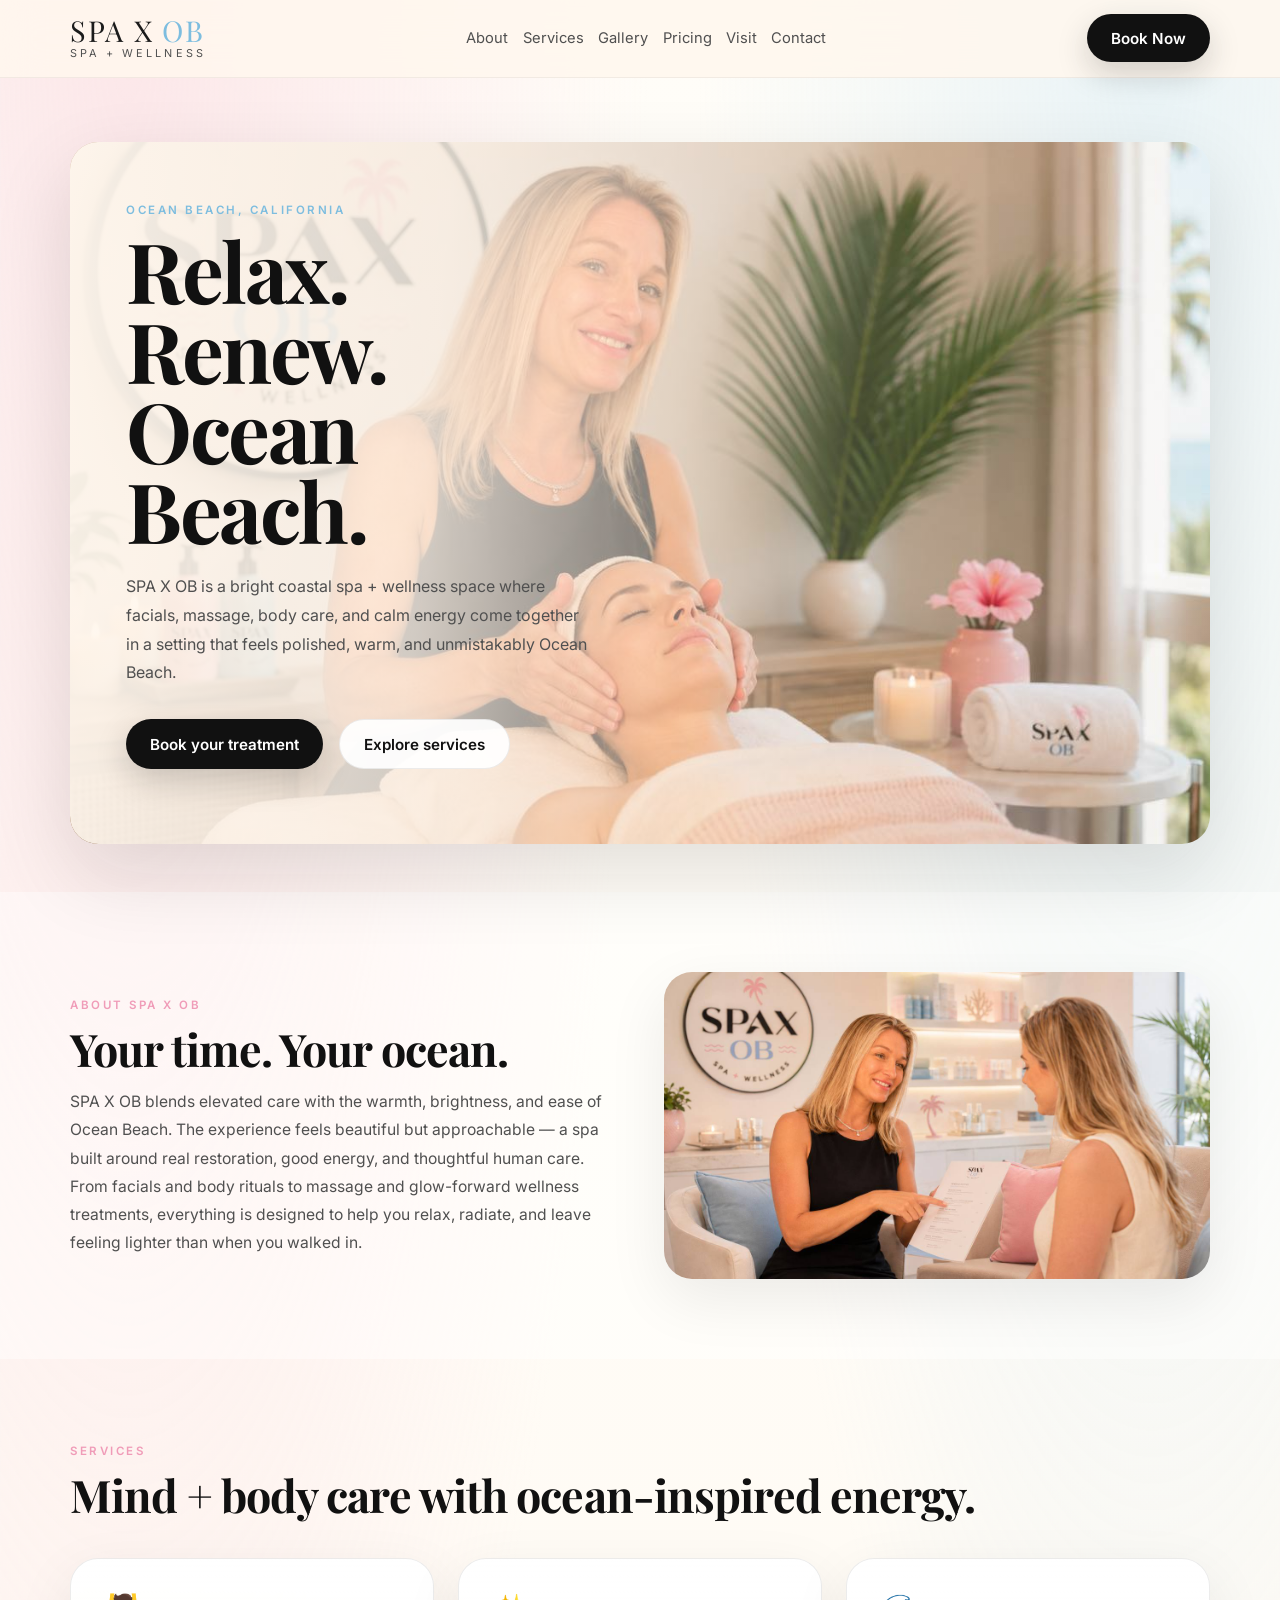
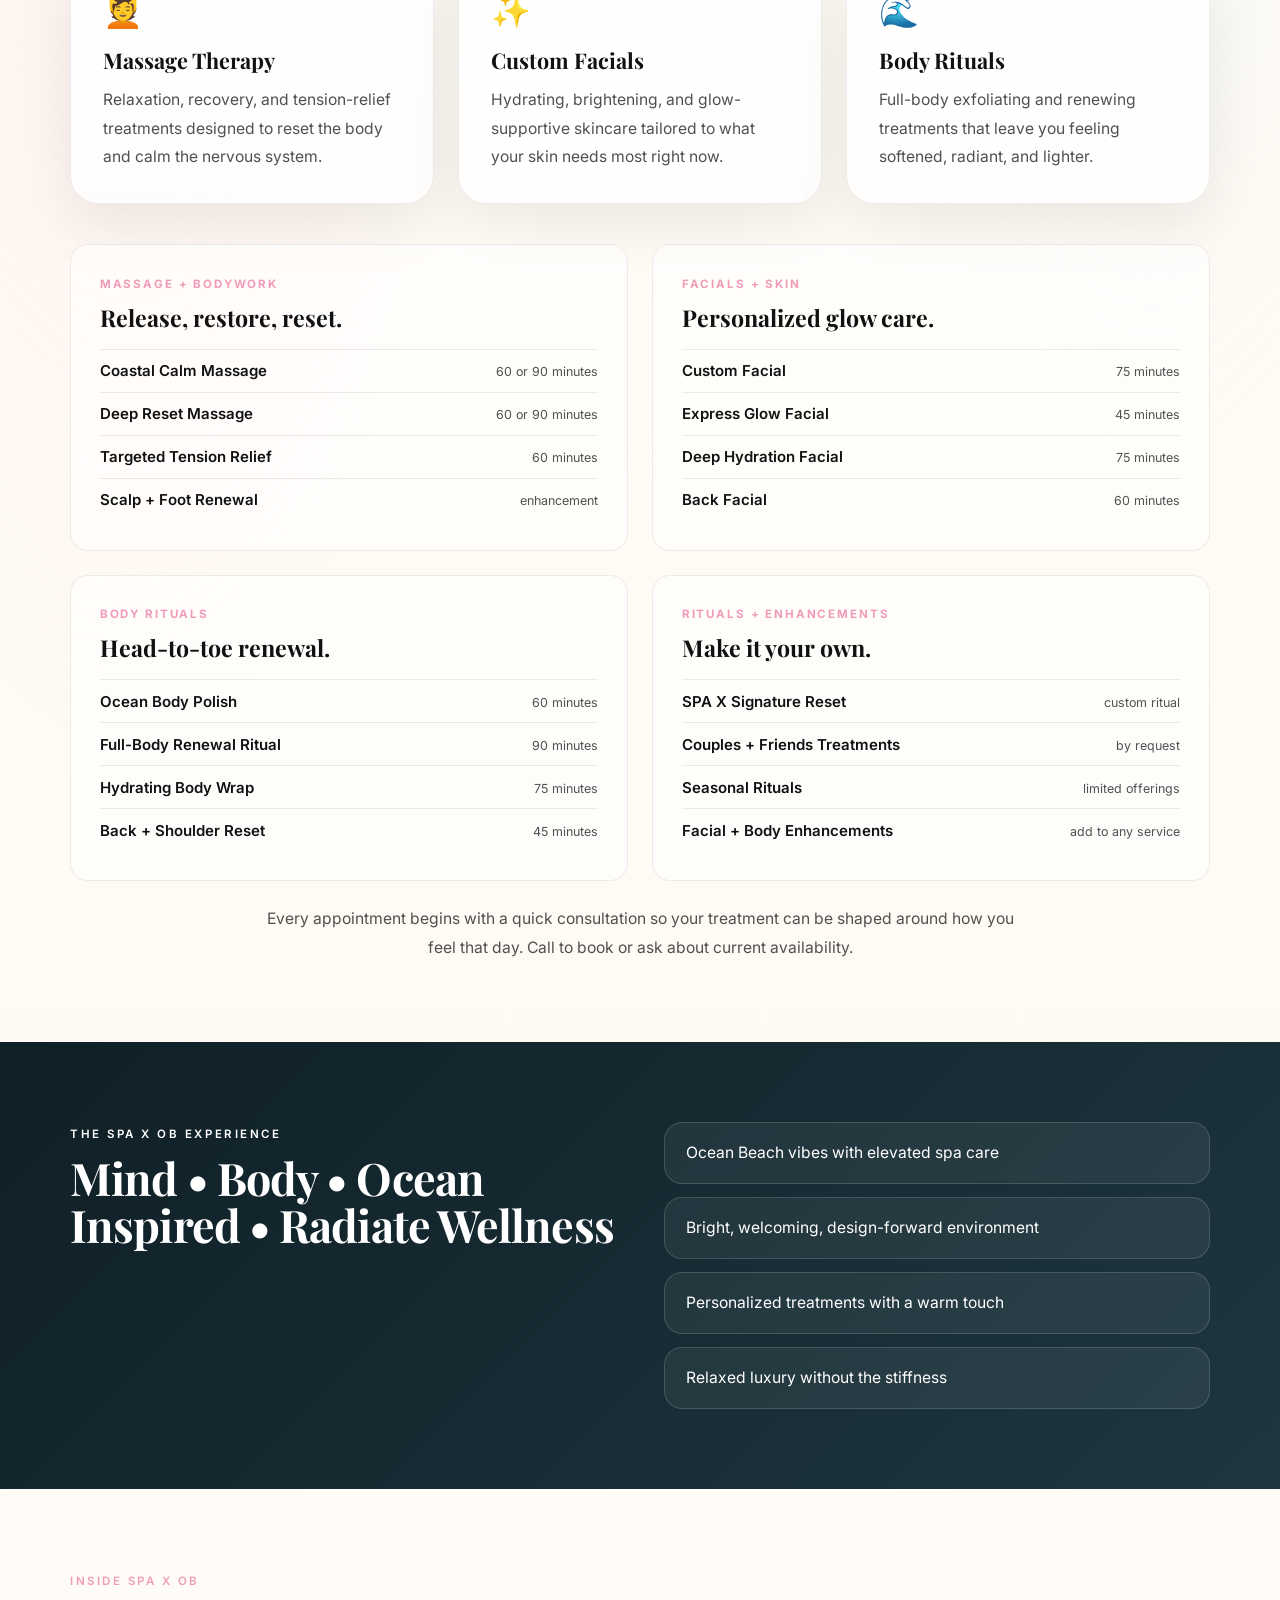
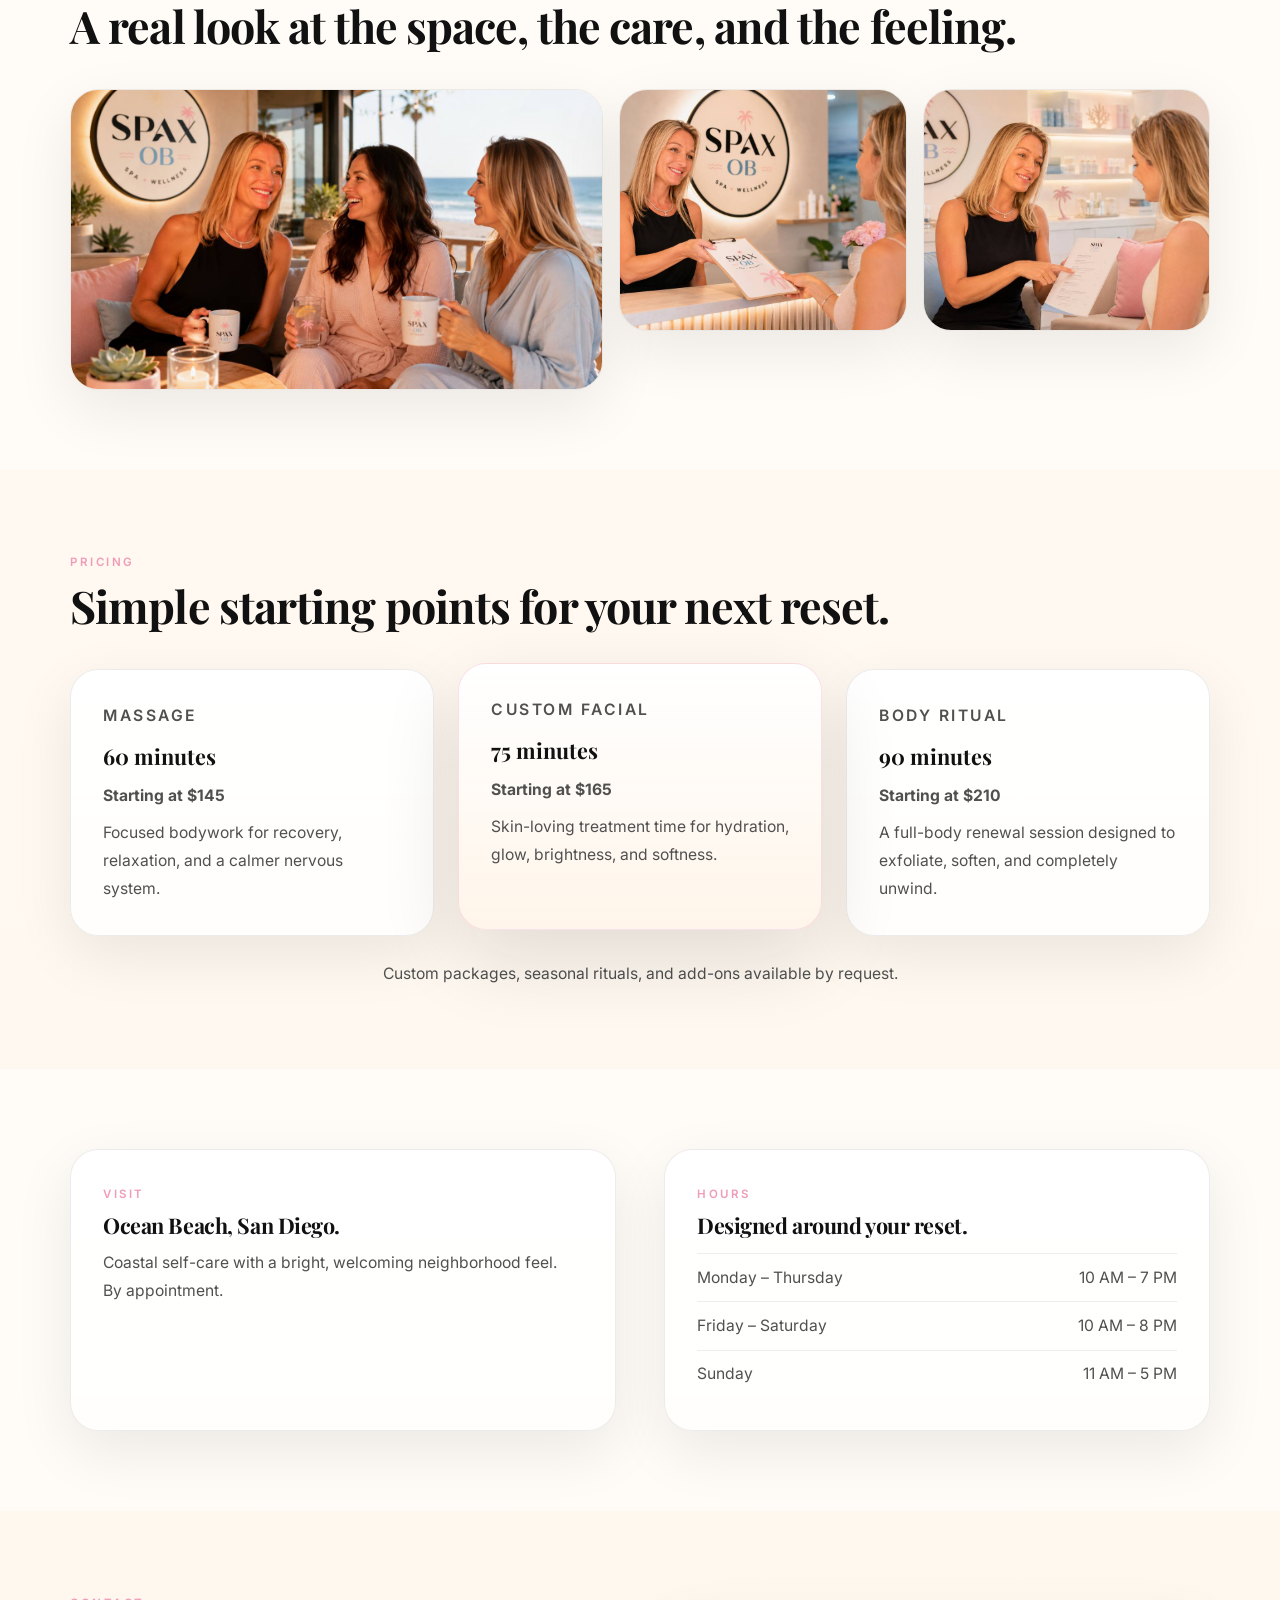
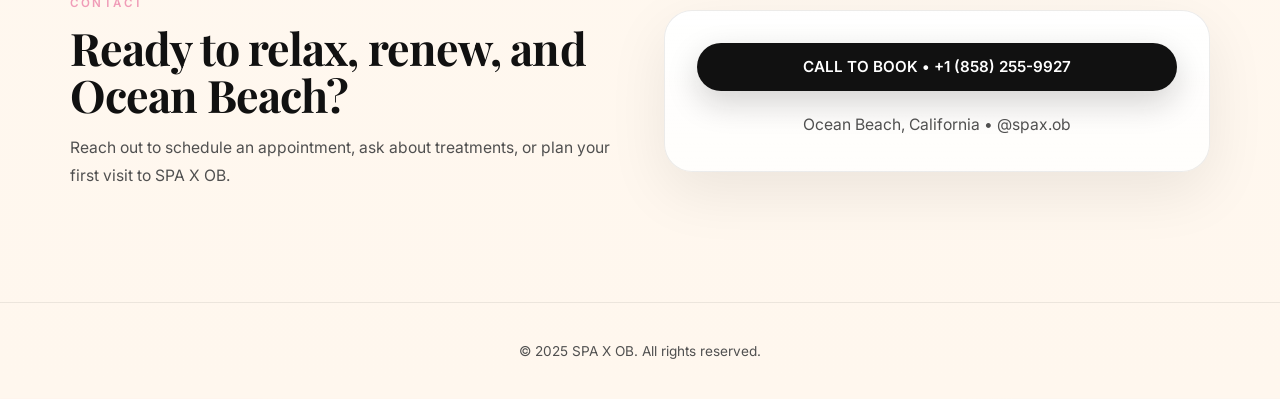
==== commit ec7a10b0: "Add complete SPA X OB services menu" ====
--- a/index.html
+++ b/index.html
@@ -98,6 +98,50 @@
                 <p>Full-body exfoliating and renewing treatments that leave you feeling softened, radiant, and lighter.</p>
               </article>
             </div>
+
+            <div class="service-menu" aria-label="Full services menu">
+              <article class="service-menu__group">
+                <p class="service-menu__label">Massage + Bodywork</p>
+                <h3>Release, restore, reset.</h3>
+                <ul>
+                  <li><span>Coastal Calm Massage</span><small>60 or 90 minutes</small></li>
+                  <li><span>Deep Reset Massage</span><small>60 or 90 minutes</small></li>
+                  <li><span>Targeted Tension Relief</span><small>60 minutes</small></li>
+                  <li><span>Scalp + Foot Renewal</span><small>enhancement</small></li>
+                </ul>
+              </article>
+              <article class="service-menu__group">
+                <p class="service-menu__label">Facials + Skin</p>
+                <h3>Personalized glow care.</h3>
+                <ul>
+                  <li><span>Custom Facial</span><small>75 minutes</small></li>
+                  <li><span>Express Glow Facial</span><small>45 minutes</small></li>
+                  <li><span>Deep Hydration Facial</span><small>75 minutes</small></li>
+                  <li><span>Back Facial</span><small>60 minutes</small></li>
+                </ul>
+              </article>
+              <article class="service-menu__group">
+                <p class="service-menu__label">Body Rituals</p>
+                <h3>Head-to-toe renewal.</h3>
+                <ul>
+                  <li><span>Ocean Body Polish</span><small>60 minutes</small></li>
+                  <li><span>Full-Body Renewal Ritual</span><small>90 minutes</small></li>
+                  <li><span>Hydrating Body Wrap</span><small>75 minutes</small></li>
+                  <li><span>Back + Shoulder Reset</span><small>45 minutes</small></li>
+                </ul>
+              </article>
+              <article class="service-menu__group">
+                <p class="service-menu__label">Rituals + Enhancements</p>
+                <h3>Make it your own.</h3>
+                <ul>
+                  <li><span>SPA X Signature Reset</span><small>custom ritual</small></li>
+                  <li><span>Couples + Friends Treatments</span><small>by request</small></li>
+                  <li><span>Seasonal Rituals</span><small>limited offerings</small></li>
+                  <li><span>Facial + Body Enhancements</span><small>add to any service</small></li>
+                </ul>
+              </article>
+            </div>
+            <p class="services-note">Every appointment begins with a quick consultation so your treatment can be shaped around how you feel that day. Call to book or ask about current availability.</p>
           </div>
         </section>
 
--- a/styles.css
+++ b/styles.css
@@ -168,6 +168,32 @@
   font-size: 1.35rem; color: var(--coast); margin-bottom: 0.75rem;
 }
 
+/* ─── FULL SERVICES MENU ─── */
+.service-menu {
+  display: grid; grid-template-columns: repeat(2, minmax(0, 1fr));
+  gap: 1.5rem; margin-top: 2.5rem;
+}
+.service-menu__group {
+  padding: 1.8rem; border: 1px solid var(--border); border-radius: var(--radius-sm);
+  background: rgba(255,255,255,0.62);
+}
+.service-menu__label {
+  color: var(--pink) !important; font-size: 0.72rem !important; font-weight: 700;
+  letter-spacing: 0.16em; text-transform: uppercase;
+}
+.service-menu__group h3 {
+  color: var(--coast); font-family: 'Playfair Display', Georgia, serif;
+  font-size: 1.45rem; margin: 0.45rem 0 1rem;
+}
+.service-menu__group ul { list-style: none; padding: 0; }
+.service-menu__group li {
+  align-items: baseline; border-top: 1px solid var(--border); display: flex;
+  gap: 1rem; justify-content: space-between; padding: 0.72rem 0;
+}
+.service-menu__group li span { color: var(--coast); font-size: 0.94rem; font-weight: 600; }
+.service-menu__group li small { color: var(--muted); font-size: 0.78rem; text-align: right; }
+.services-note { margin: 1.5rem auto 0; max-width: 750px; text-align: center; }
+
 /* ─── PRICING ─── */
 .price-card__label {
   margin-bottom: 0.75rem; text-transform: uppercase;
@@ -228,7 +254,7 @@
 
 /* ─── RESPONSIVE ─── */
 @media (max-width: 900px) {
-  .split-grid, .cta-panel, .cards, .pricing-grid, .visit-grid, .gallery-grid {
+  .split-grid, .cta-panel, .cards, .pricing-grid, .service-menu, .visit-grid, .gallery-grid {
     grid-template-columns: 1fr;
   }
   .topbar__inner { flex-wrap: wrap; }
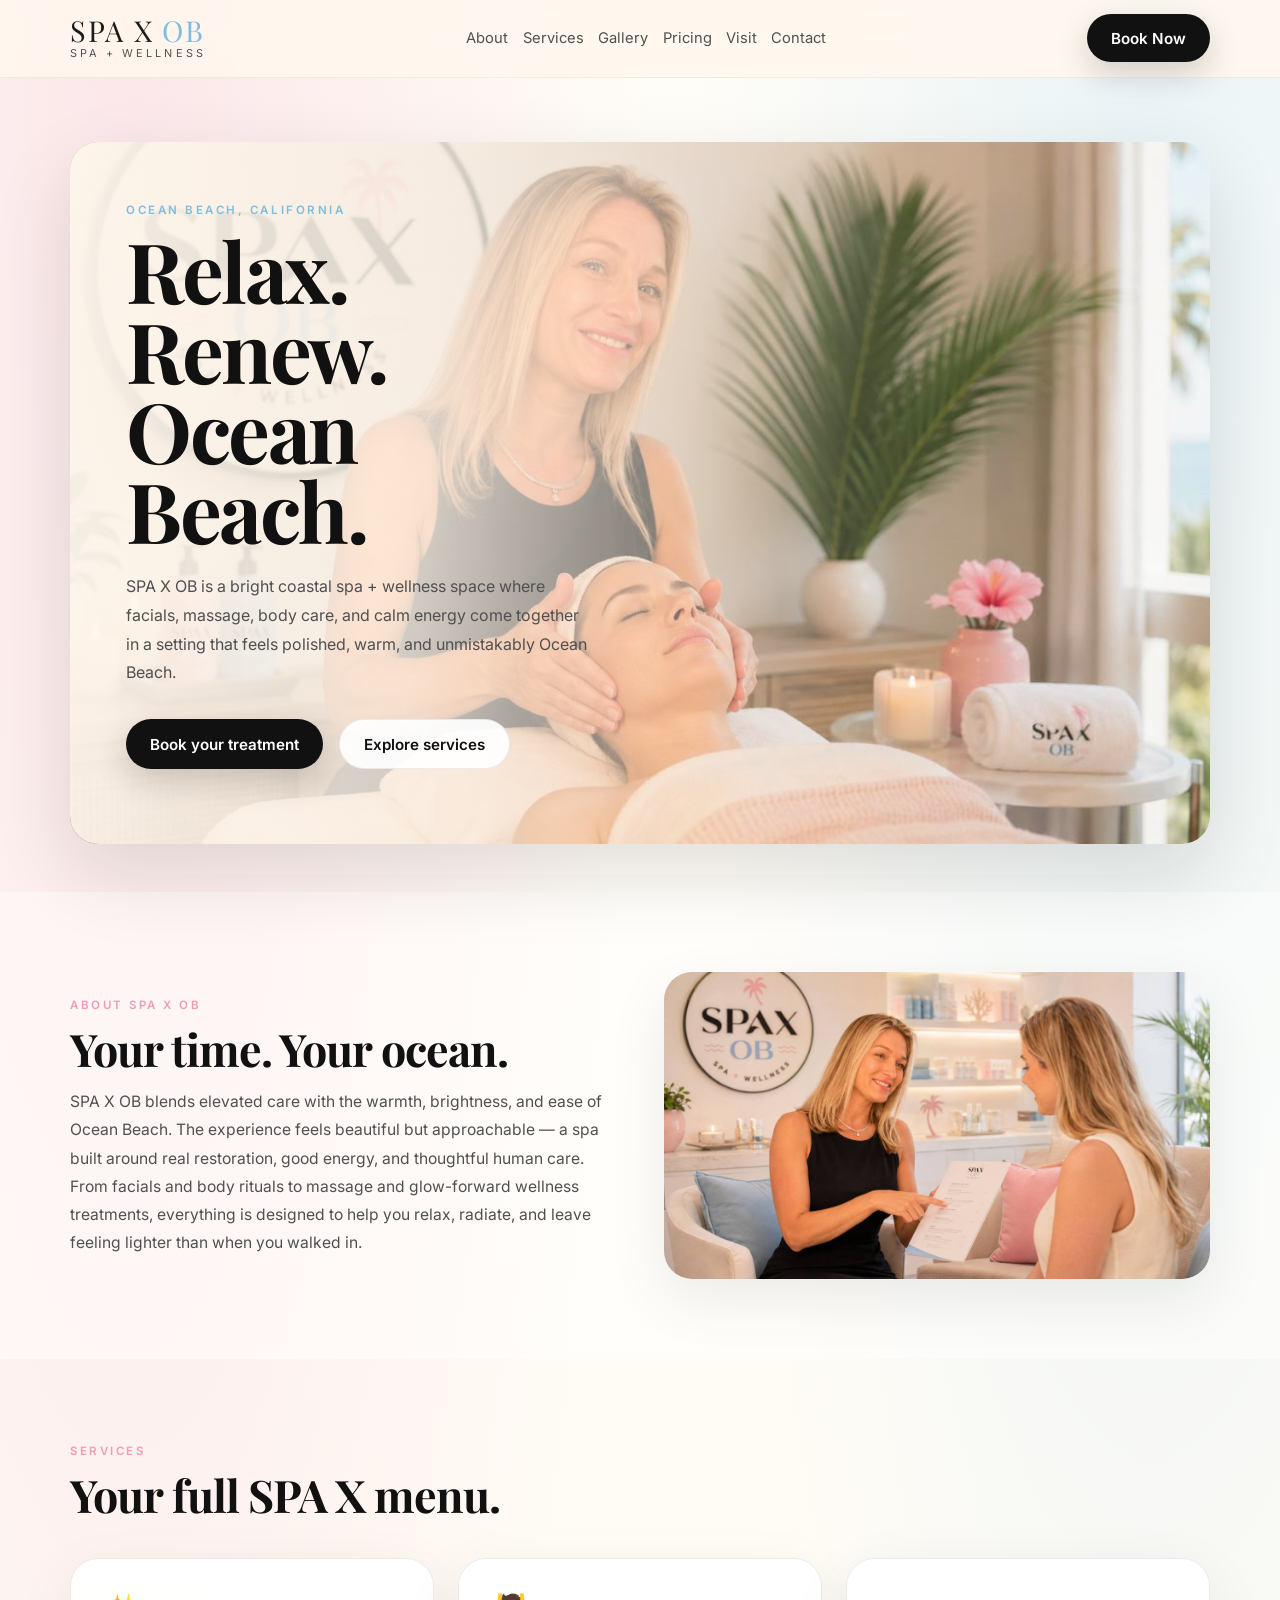
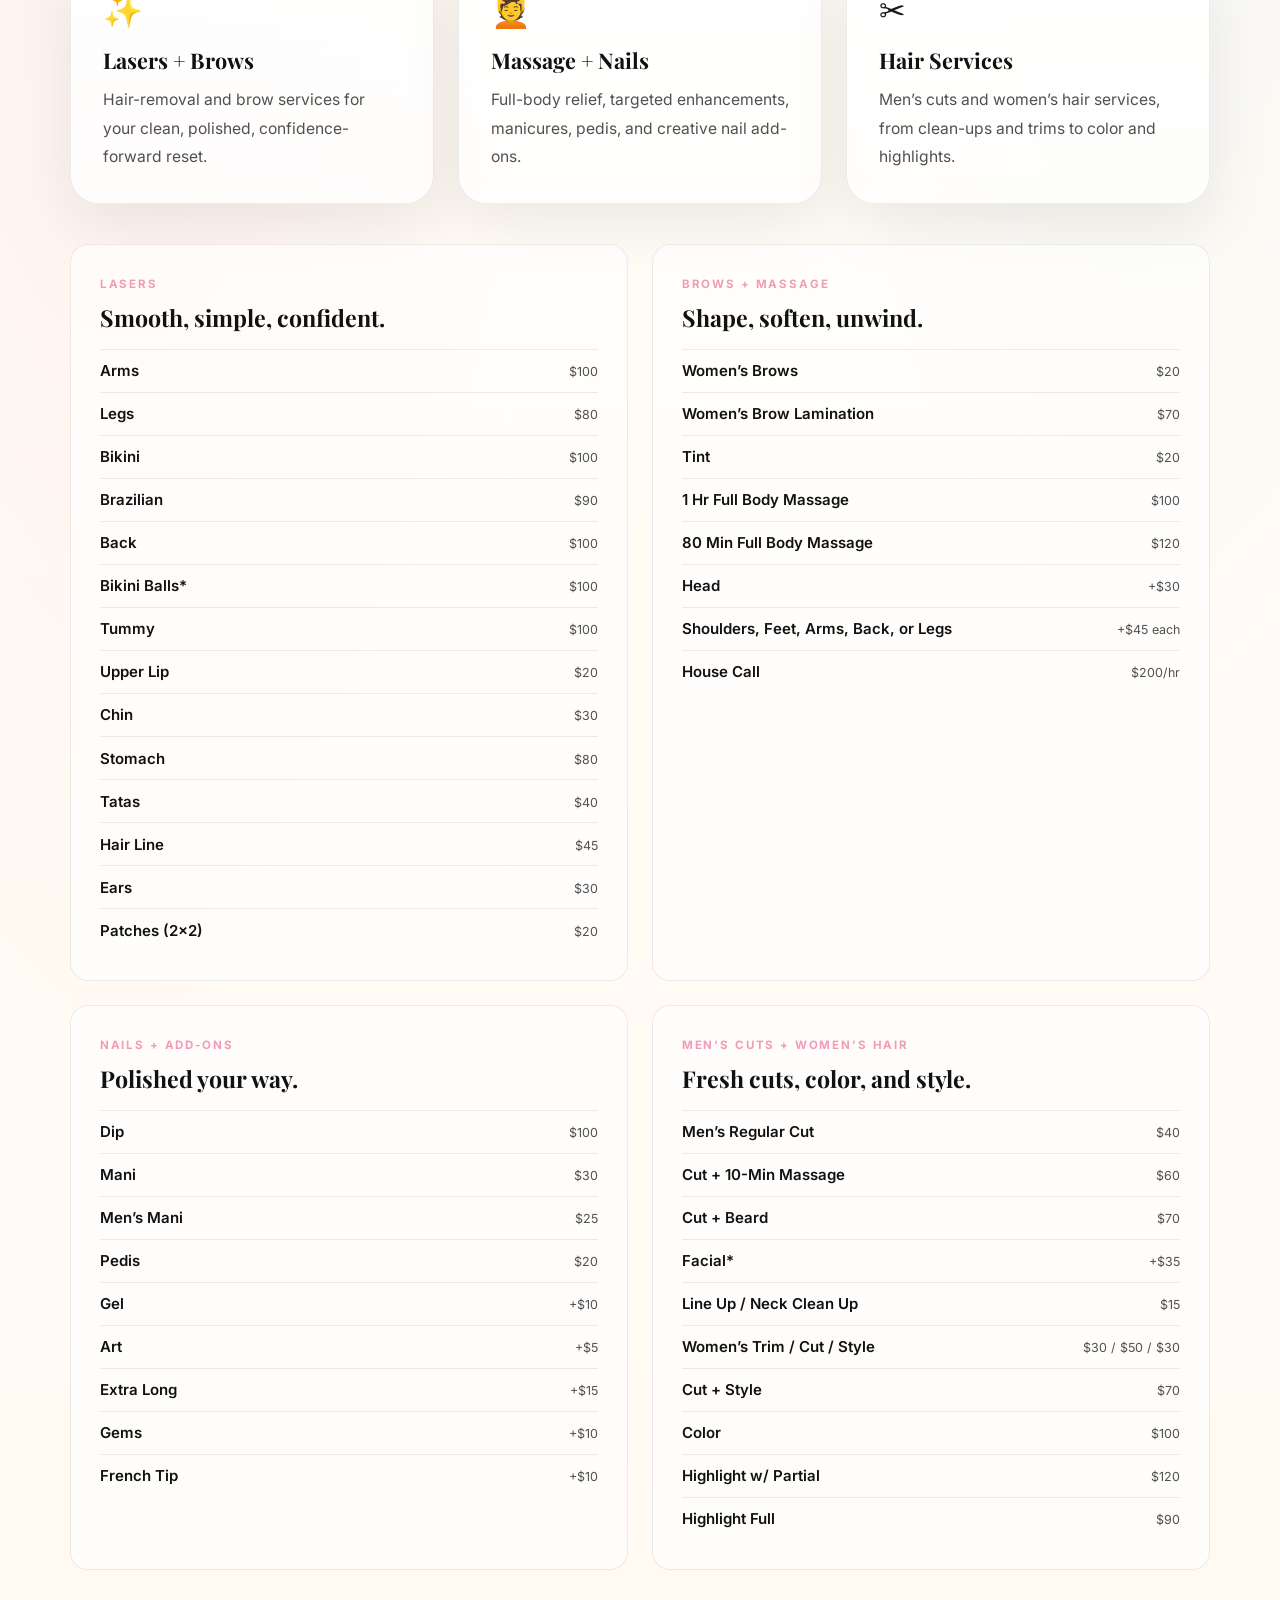
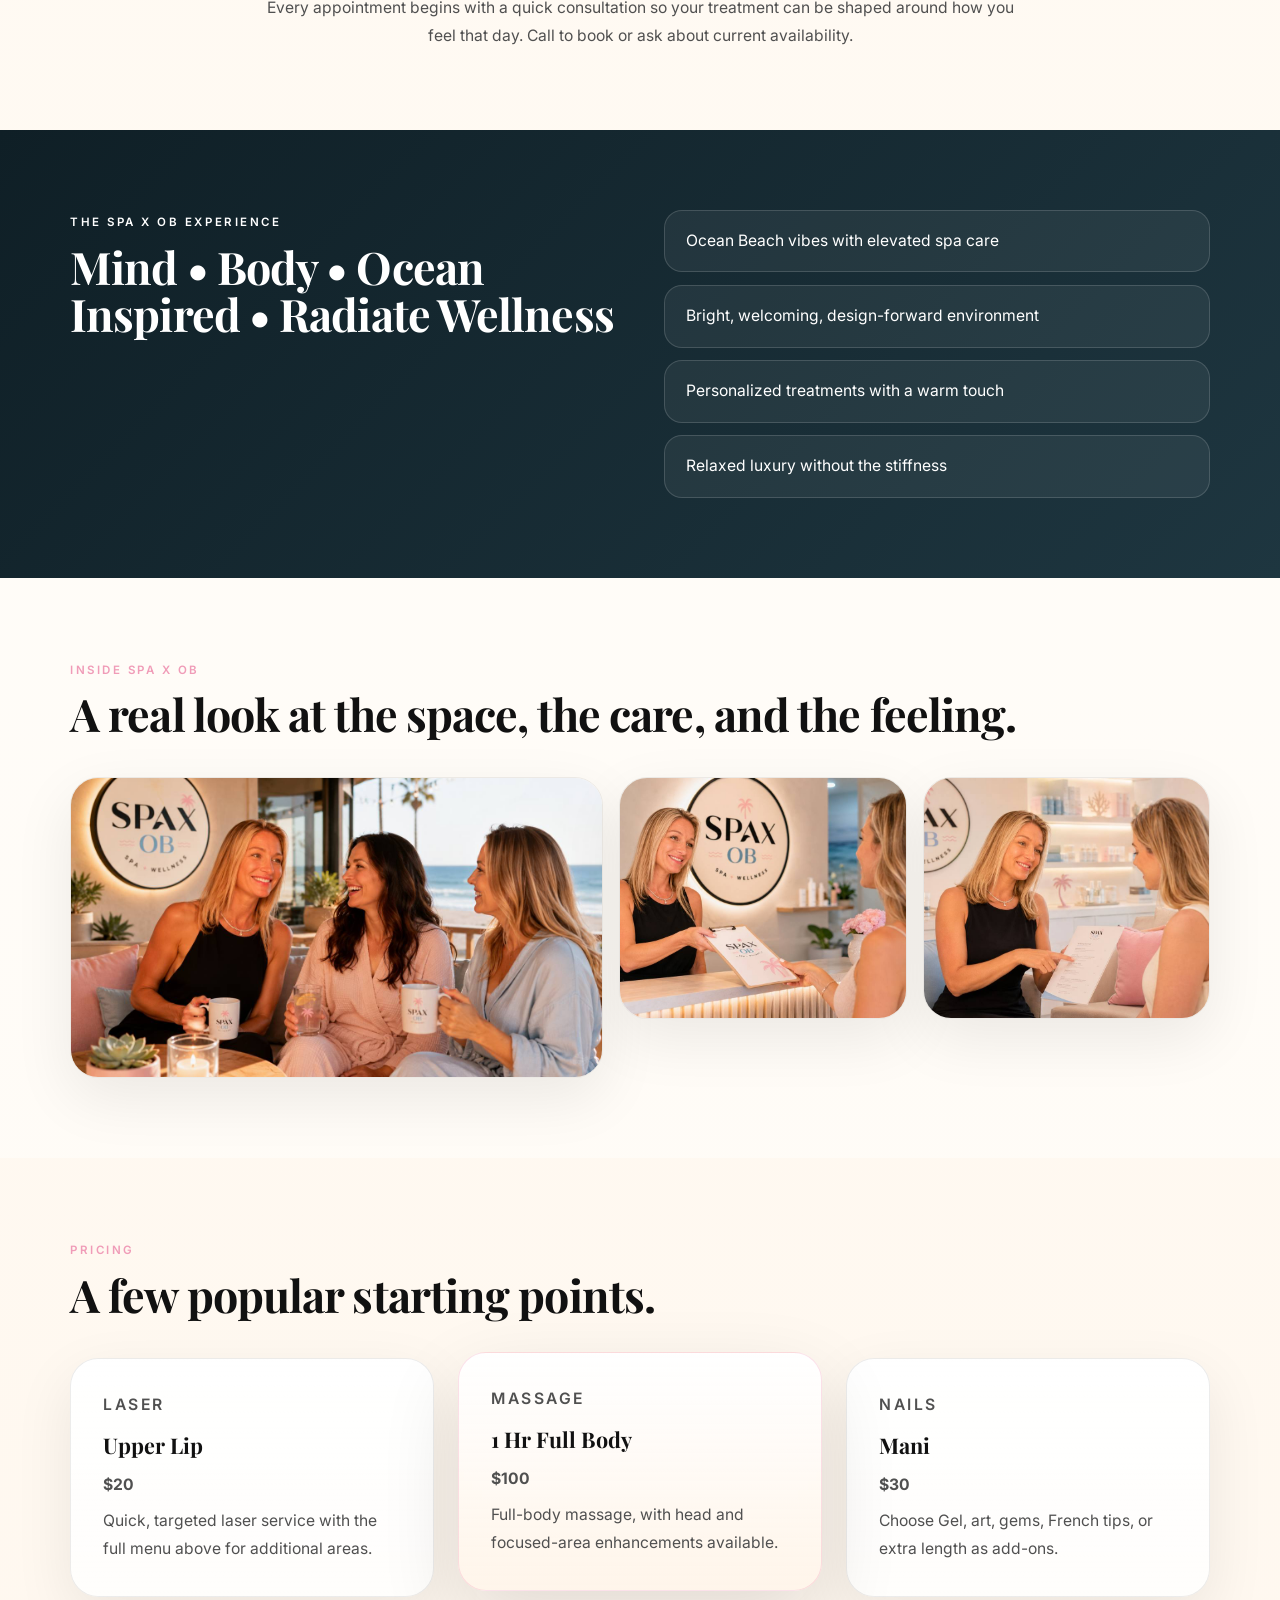
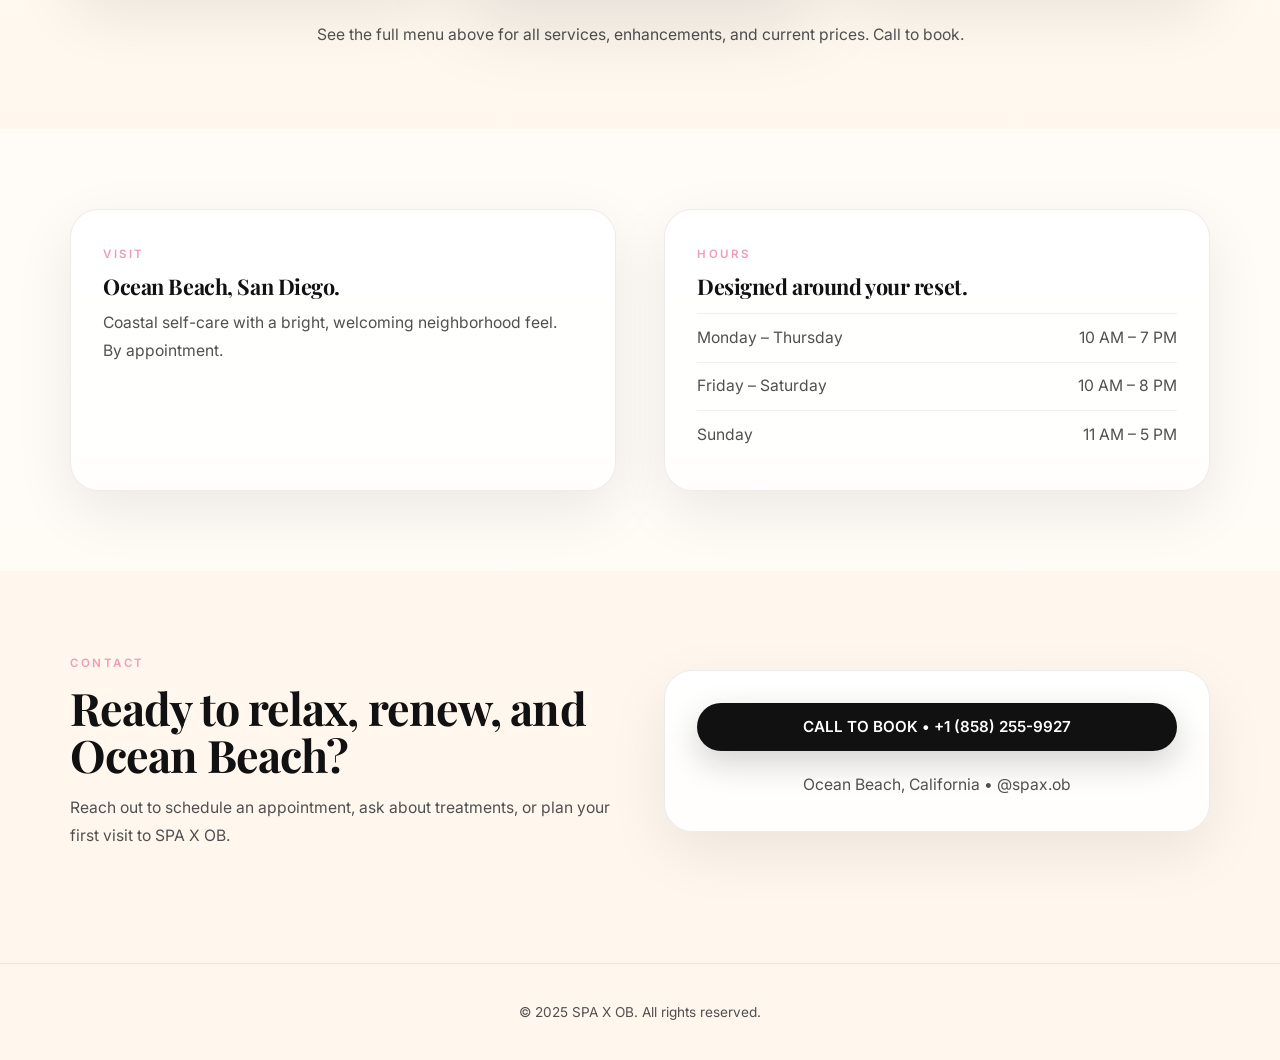
==== commit 469cd710: "Align SPA X services with current menu" ====
--- a/index.html
+++ b/index.html
@@ -80,64 +80,52 @@
         <section class="section" id="services">
           <div class="container">
             <span class="eyebrow eyebrow--pink">Services</span>
-            <h2>Mind + body care with ocean-inspired energy.</h2>
+            <h2>Your full SPA X menu.</h2>
             <div class="cards">
               <article class="card">
+                <div class="card__icon">✨</div>
+                <h3>Lasers + Brows</h3>
+                <p>Hair-removal and brow services for your clean, polished, confidence-forward reset.</p>
+              </article>
+              <article class="card">
                 <div class="card__icon">💆</div>
-                <h3>Massage Therapy</h3>
-                <p>Relaxation, recovery, and tension-relief treatments designed to reset the body and calm the nervous system.</p>
+                <h3>Massage + Nails</h3>
+                <p>Full-body relief, targeted enhancements, manicures, pedis, and creative nail add-ons.</p>
               </article>
               <article class="card">
-                <div class="card__icon">✨</div>
-                <h3>Custom Facials</h3>
-                <p>Hydrating, brightening, and glow-supportive skincare tailored to what your skin needs most right now.</p>
-              </article>
-              <article class="card">
-                <div class="card__icon">🌊</div>
-                <h3>Body Rituals</h3>
-                <p>Full-body exfoliating and renewing treatments that leave you feeling softened, radiant, and lighter.</p>
+                <div class="card__icon">✂️</div>
+                <h3>Hair Services</h3>
+                <p>Men’s cuts and women’s hair services, from clean-ups and trims to color and highlights.</p>
               </article>
             </div>
 
             <div class="service-menu" aria-label="Full services menu">
               <article class="service-menu__group">
-                <p class="service-menu__label">Massage + Bodywork</p>
-                <h3>Release, restore, reset.</h3>
-                <ul>
-                  <li><span>Coastal Calm Massage</span><small>60 or 90 minutes</small></li>
-                  <li><span>Deep Reset Massage</span><small>60 or 90 minutes</small></li>
-                  <li><span>Targeted Tension Relief</span><small>60 minutes</small></li>
-                  <li><span>Scalp + Foot Renewal</span><small>enhancement</small></li>
-                </ul>
-              </article>
-              <article class="service-menu__group">
-                <p class="service-menu__label">Facials + Skin</p>
-                <h3>Personalized glow care.</h3>
-                <ul>
-                  <li><span>Custom Facial</span><small>75 minutes</small></li>
-                  <li><span>Express Glow Facial</span><small>45 minutes</small></li>
-                  <li><span>Deep Hydration Facial</span><small>75 minutes</small></li>
-                  <li><span>Back Facial</span><small>60 minutes</small></li>
-                </ul>
-              </article>
-              <article class="service-menu__group">
-                <p class="service-menu__label">Body Rituals</p>
-                <h3>Head-to-toe renewal.</h3>
-                <ul>
-                  <li><span>Ocean Body Polish</span><small>60 minutes</small></li>
-                  <li><span>Full-Body Renewal Ritual</span><small>90 minutes</small></li>
-                  <li><span>Hydrating Body Wrap</span><small>75 minutes</small></li>
-                  <li><span>Back + Shoulder Reset</span><small>45 minutes</small></li>
-                </ul>
-              </article>
-              <article class="service-menu__group">
-                <p class="service-menu__label">Rituals + Enhancements</p>
-                <h3>Make it your own.</h3>
-                <ul>
-                  <li><span>SPA X Signature Reset</span><small>custom ritual</small></li>
-                  <li><span>Couples + Friends Treatments</span><small>by request</small></li>
-                  <li><span>Seasonal Rituals</span><small>limited offerings</small></li>
-                  <li><span>Facial + Body Enhancements</span><small>add to any service</small></li>
+                <p class="service-menu__label">Lasers</p>
+                <h3>Smooth, simple, confident.</h3>
+                <ul>
+                  <li><span>Arms</span><small>$100</small></li><li><span>Legs</span><small>$80</small></li><li><span>Bikini</span><small>$100</small></li><li><span>Brazilian</span><small>$90</small></li><li><span>Back</span><small>$100</small></li><li><span>Bikini Balls*</span><small>$100</small></li><li><span>Tummy</span><small>$100</small></li><li><span>Upper Lip</span><small>$20</small></li><li><span>Chin</span><small>$30</small></li><li><span>Stomach</span><small>$80</small></li><li><span>Tatas</span><small>$40</small></li><li><span>Hair Line</span><small>$45</small></li><li><span>Ears</span><small>$30</small></li><li><span>Patches (2×2)</span><small>$20</small></li>
+                </ul>
+              </article>
+              <article class="service-menu__group">
+                <p class="service-menu__label">Brows + Massage</p>
+                <h3>Shape, soften, unwind.</h3>
+                <ul>
+                  <li><span>Women’s Brows</span><small>$20</small></li><li><span>Women’s Brow Lamination</span><small>$70</small></li><li><span>Tint</span><small>$20</small></li><li><span>1 Hr Full Body Massage</span><small>$100</small></li><li><span>80 Min Full Body Massage</span><small>$120</small></li><li><span>Head</span><small>+$30</small></li><li><span>Shoulders, Feet, Arms, Back, or Legs</span><small>+$45 each</small></li><li><span>House Call</span><small>$200/hr</small></li>
+                </ul>
+              </article>
+              <article class="service-menu__group">
+                <p class="service-menu__label">Nails + Add-Ons</p>
+                <h3>Polished your way.</h3>
+                <ul>
+                  <li><span>Dip</span><small>$100</small></li><li><span>Mani</span><small>$30</small></li><li><span>Men’s Mani</span><small>$25</small></li><li><span>Pedis</span><small>$20</small></li><li><span>Gel</span><small>+$10</small></li><li><span>Art</span><small>+$5</small></li><li><span>Extra Long</span><small>+$15</small></li><li><span>Gems</span><small>+$10</small></li><li><span>French Tip</span><small>+$10</small></li>
+                </ul>
+              </article>
+              <article class="service-menu__group">
+                <p class="service-menu__label">Men’s Cuts + Women’s Hair</p>
+                <h3>Fresh cuts, color, and style.</h3>
+                <ul>
+                  <li><span>Men’s Regular Cut</span><small>$40</small></li><li><span>Cut + 10-Min Massage</span><small>$60</small></li><li><span>Cut + Beard</span><small>$70</small></li><li><span>Facial*</span><small>+$35</small></li><li><span>Line Up / Neck Clean Up</span><small>$15</small></li><li><span>Women’s Trim / Cut / Style</span><small>$30 / $50 / $30</small></li><li><span>Cut + Style</span><small>$70</small></li><li><span>Color</span><small>$100</small></li><li><span>Highlight w/ Partial</span><small>$120</small></li><li><span>Highlight Full</span><small>$90</small></li>
                 </ul>
               </article>
             </div>
@@ -184,28 +172,28 @@
         <section class="section" id="pricing">
           <div class="container">
             <span class="eyebrow eyebrow--pink">Pricing</span>
-            <h2>Simple starting points for your next reset.</h2>
+            <h2>A few popular starting points.</h2>
             <div class="pricing-grid">
               <article class="price-card">
+                <p class="price-card__label">Laser</p>
+                <h3>Upper Lip</h3>
+                <p class="price-card__price">$20</p>
+                <p>Quick, targeted laser service with the full menu above for additional areas.</p>
+              </article>
+              <article class="price-card price-card--featured">
                 <p class="price-card__label">Massage</p>
-                <h3>60 minutes</h3>
-                <p class="price-card__price">Starting at $145</p>
-                <p>Focused bodywork for recovery, relaxation, and a calmer nervous system.</p>
-              </article>
-              <article class="price-card price-card--featured">
-                <p class="price-card__label">Custom Facial</p>
-                <h3>75 minutes</h3>
-                <p class="price-card__price">Starting at $165</p>
-                <p>Skin-loving treatment time for hydration, glow, brightness, and softness.</p>
+                <h3>1 Hr Full Body</h3>
+                <p class="price-card__price">$100</p>
+                <p>Full-body massage, with head and focused-area enhancements available.</p>
               </article>
               <article class="price-card">
-                <p class="price-card__label">Body Ritual</p>
-                <h3>90 minutes</h3>
-                <p class="price-card__price">Starting at $210</p>
-                <p>A full-body renewal session designed to exfoliate, soften, and completely unwind.</p>
-              </article>
-            </div>
-            <p class="pricing-note">Custom packages, seasonal rituals, and add-ons available by request.</p>
+                <p class="price-card__label">Nails</p>
+                <h3>Mani</h3>
+                <p class="price-card__price">$30</p>
+                <p>Choose Gel, art, gems, French tips, or extra length as add-ons.</p>
+              </article>
+            </div>
+            <p class="pricing-note">See the full menu above for all services, enhancements, and current prices. Call to book.</p>
           </div>
         </section>
 
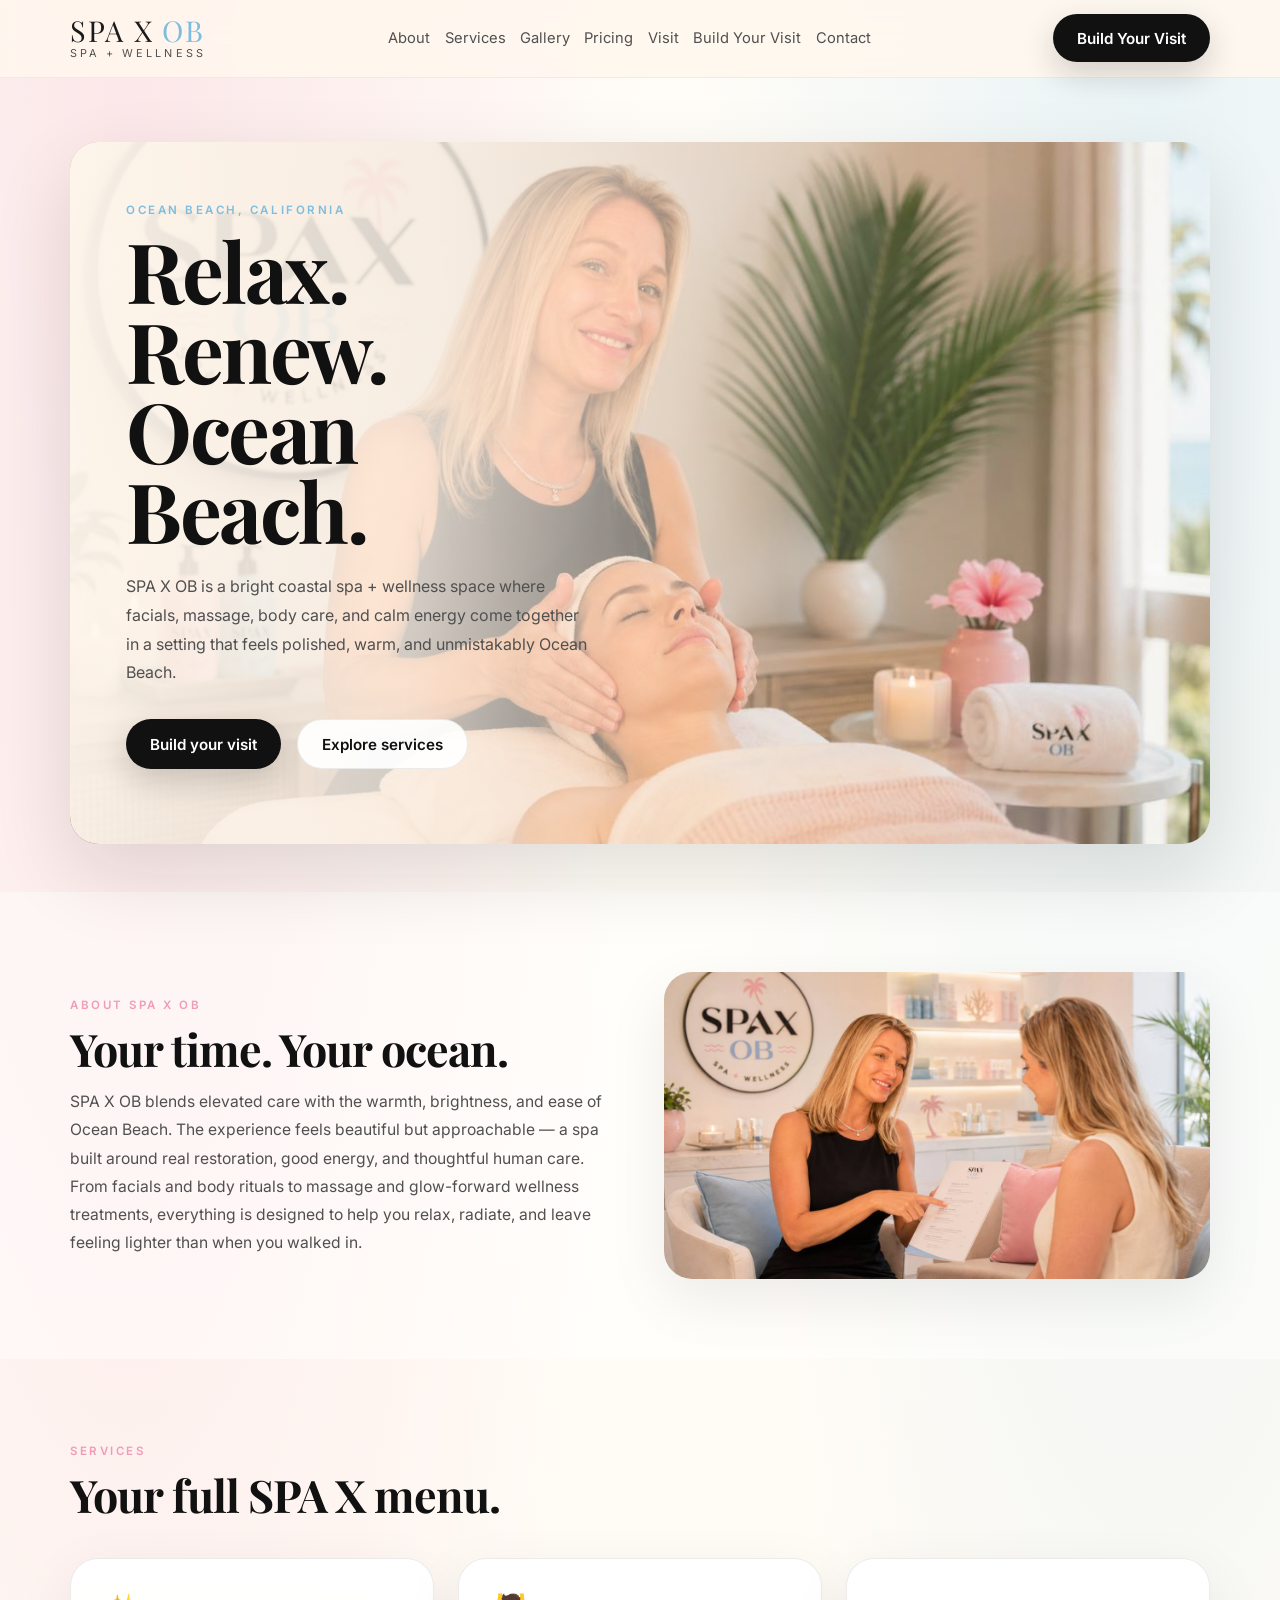
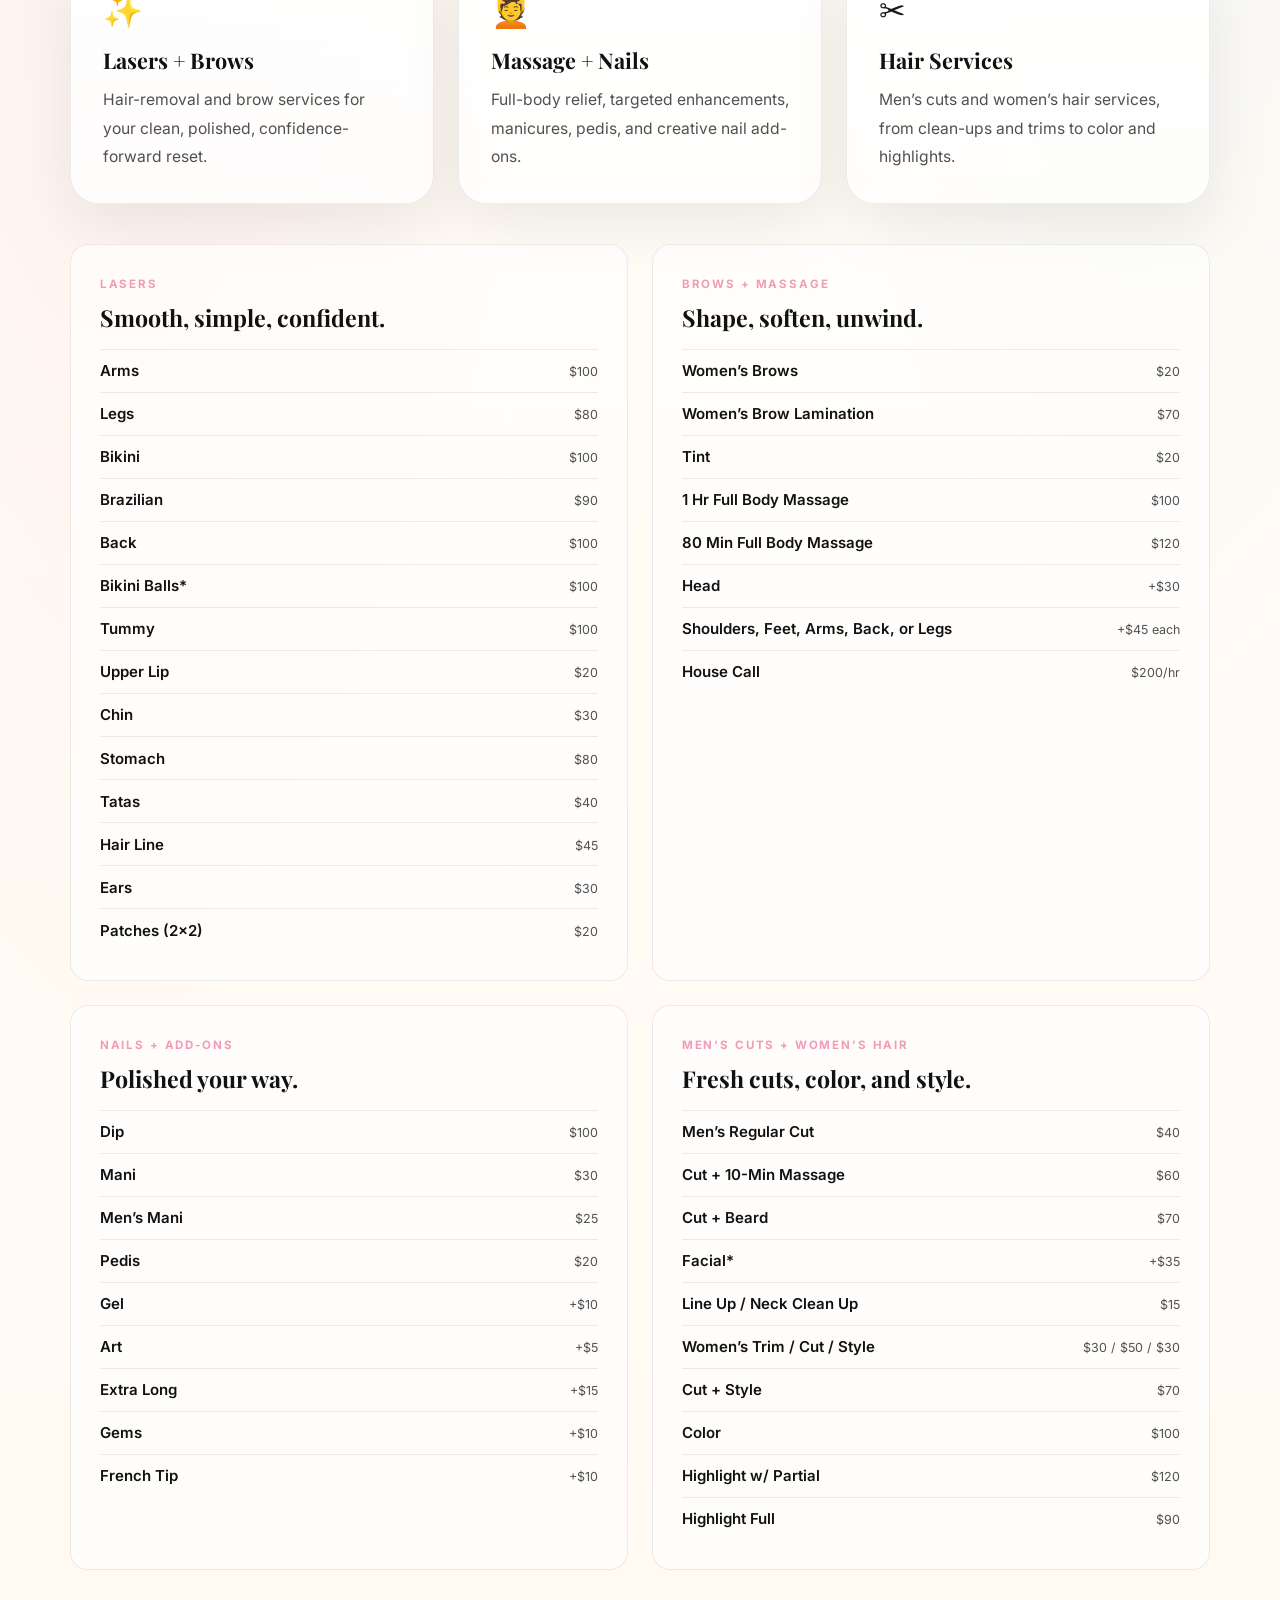
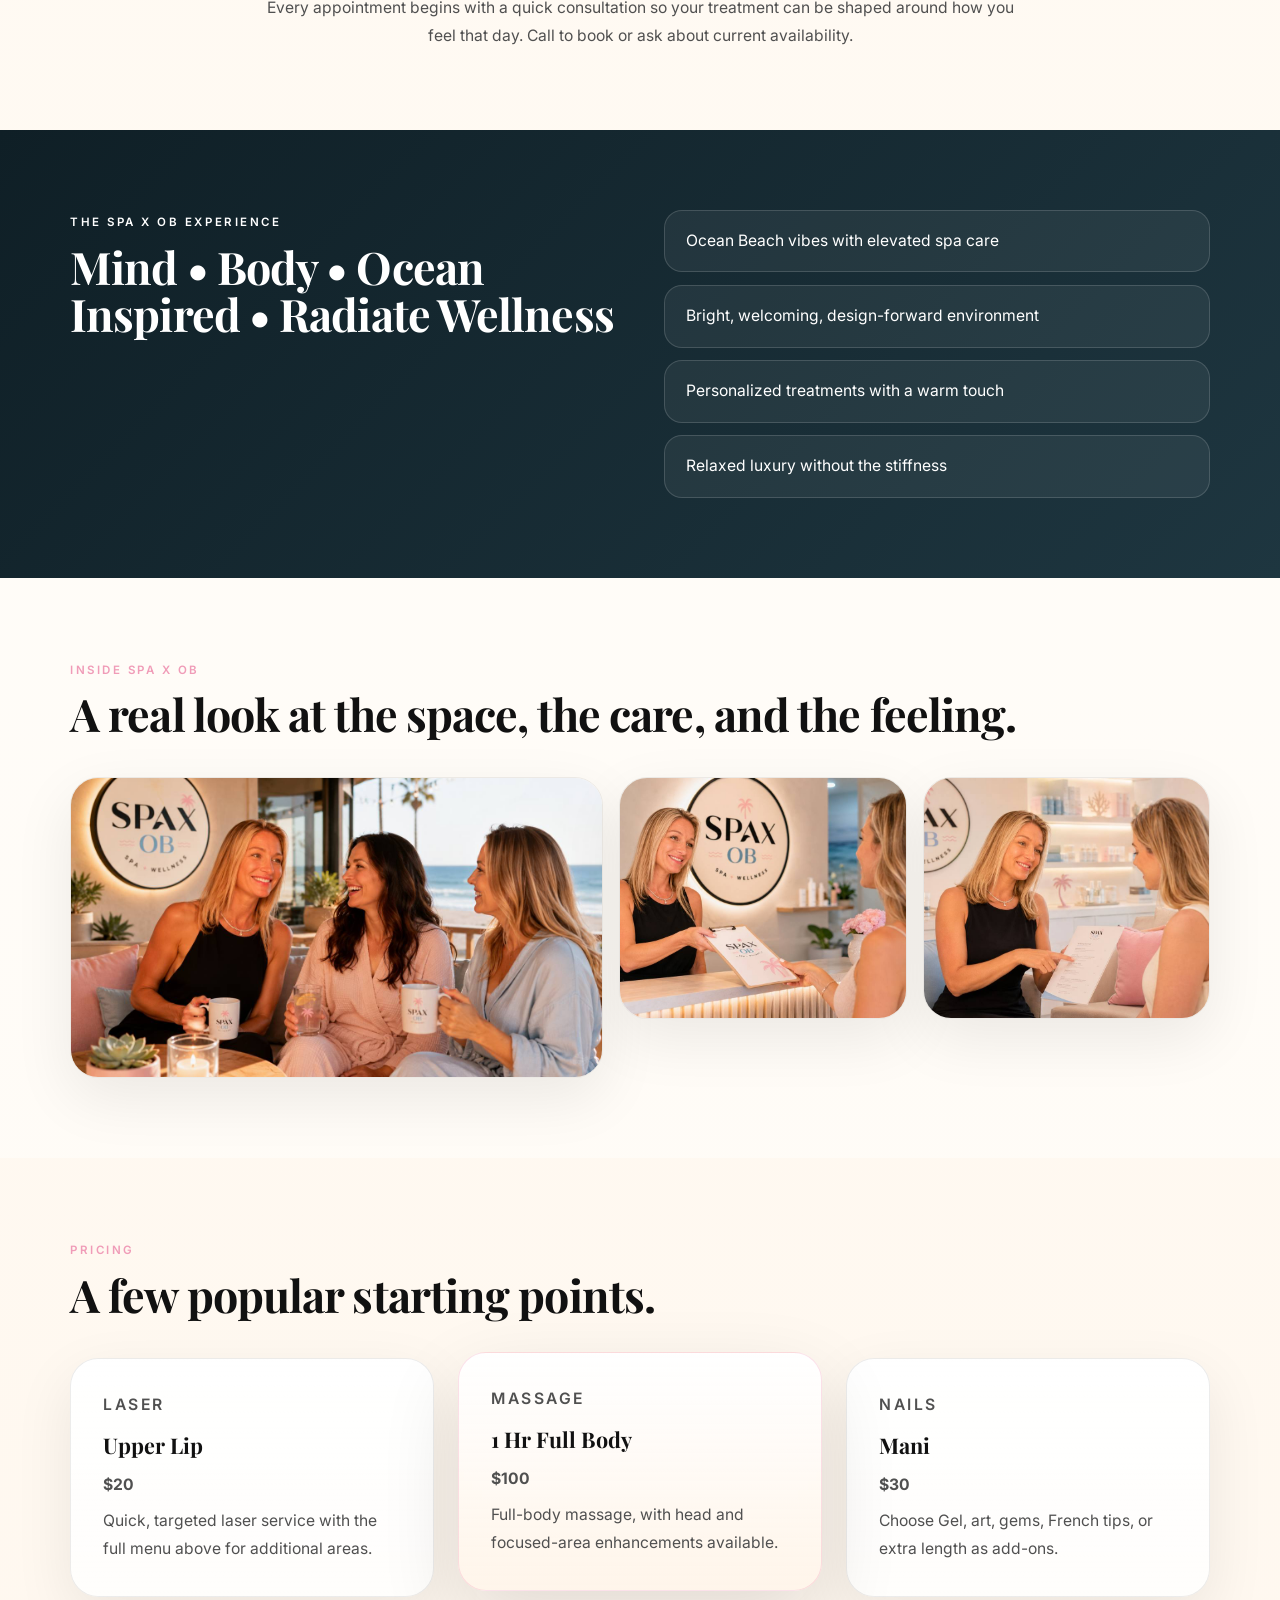
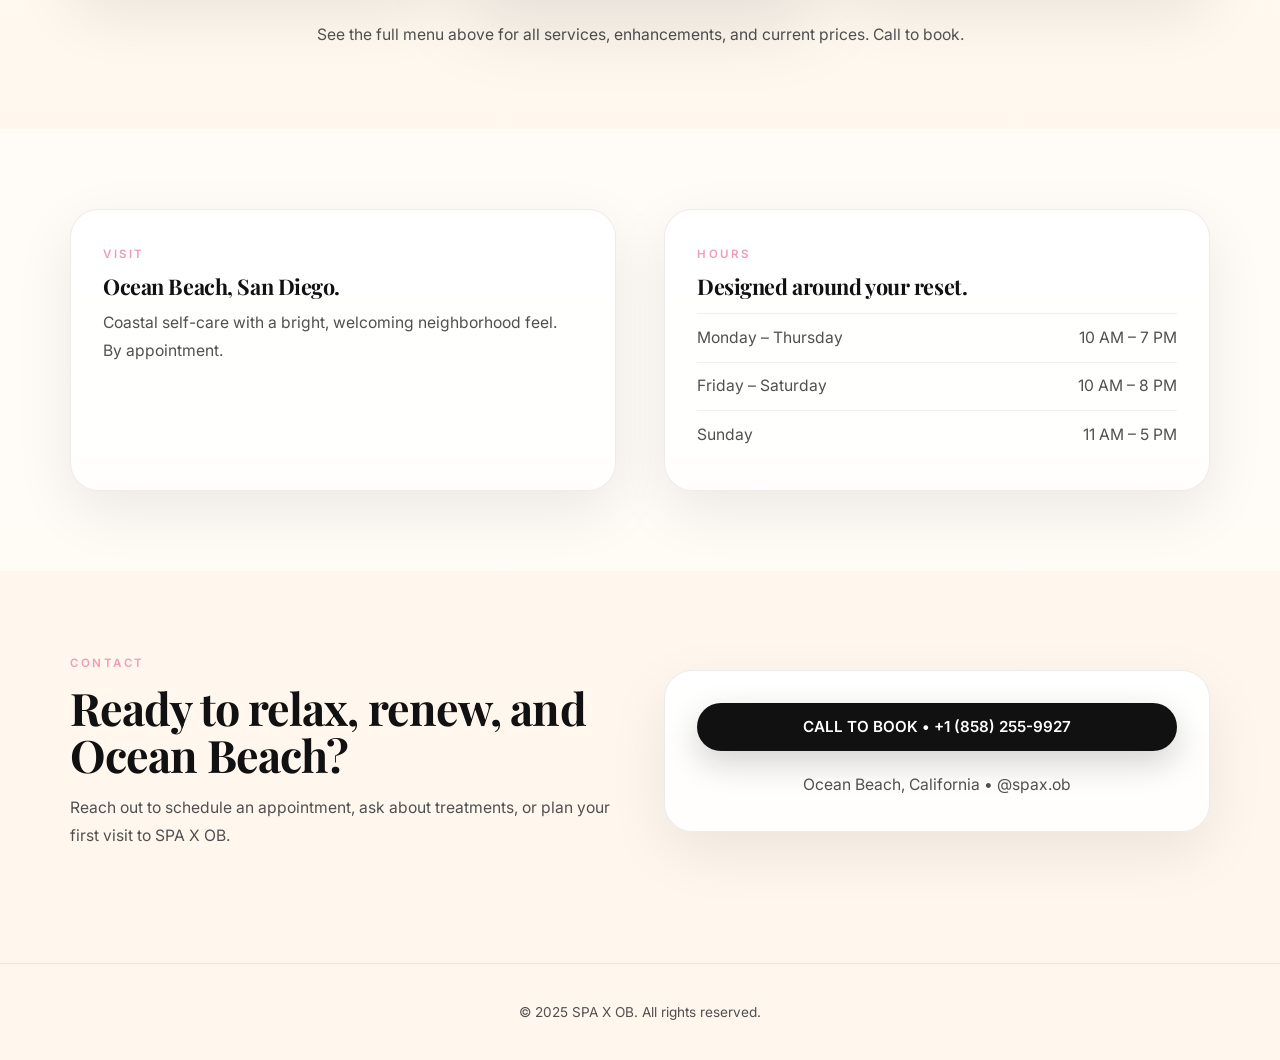
==== commit 3a9cb7dc: "Add SPA X service selection and total calculator" ====
--- a/index.html
+++ b/index.html
@@ -29,9 +29,10 @@
             <a href="#gallery">Gallery</a>
             <a href="#pricing">Pricing</a>
             <a href="#visit">Visit</a>
+            <a href="order.html">Build Your Visit</a>
             <a href="#contact">Contact</a>
           </nav>
-          <a class="button button--nav" href="#contact">Book Now</a>
+          <a class="button button--nav" href="order.html">Build Your Visit</a>
         </div>
       </header>
 
@@ -49,7 +50,7 @@
                   SPA X OB is a bright coastal spa + wellness space where facials, massage, body care, and calm energy come together in a setting that feels polished, warm, and unmistakably Ocean Beach.
                 </p>
                 <div class="hero__actions">
-                  <a class="button button--primary" href="#contact">Book your treatment</a>
+                  <a class="button button--primary" href="order.html">Build your visit</a>
                   <a class="button button--light" href="#services">Explore services</a>
                 </div>
               </div>
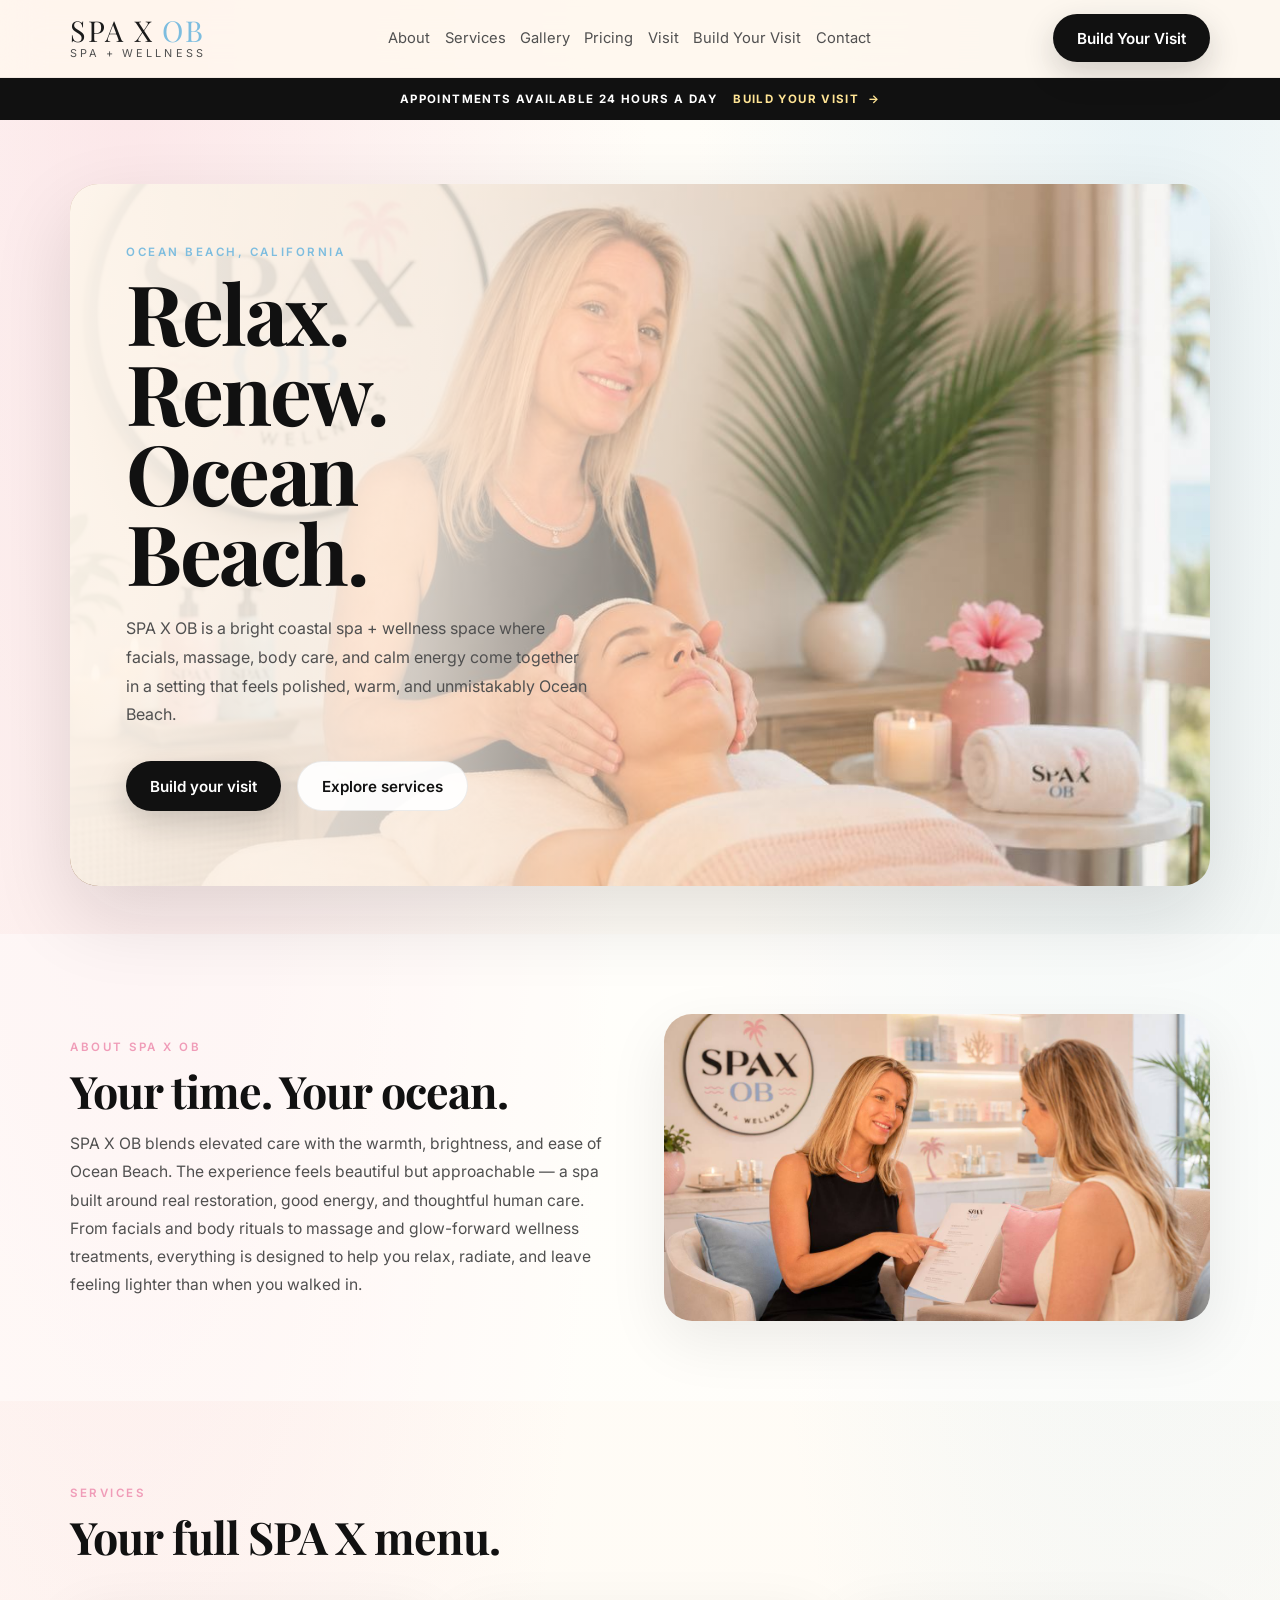
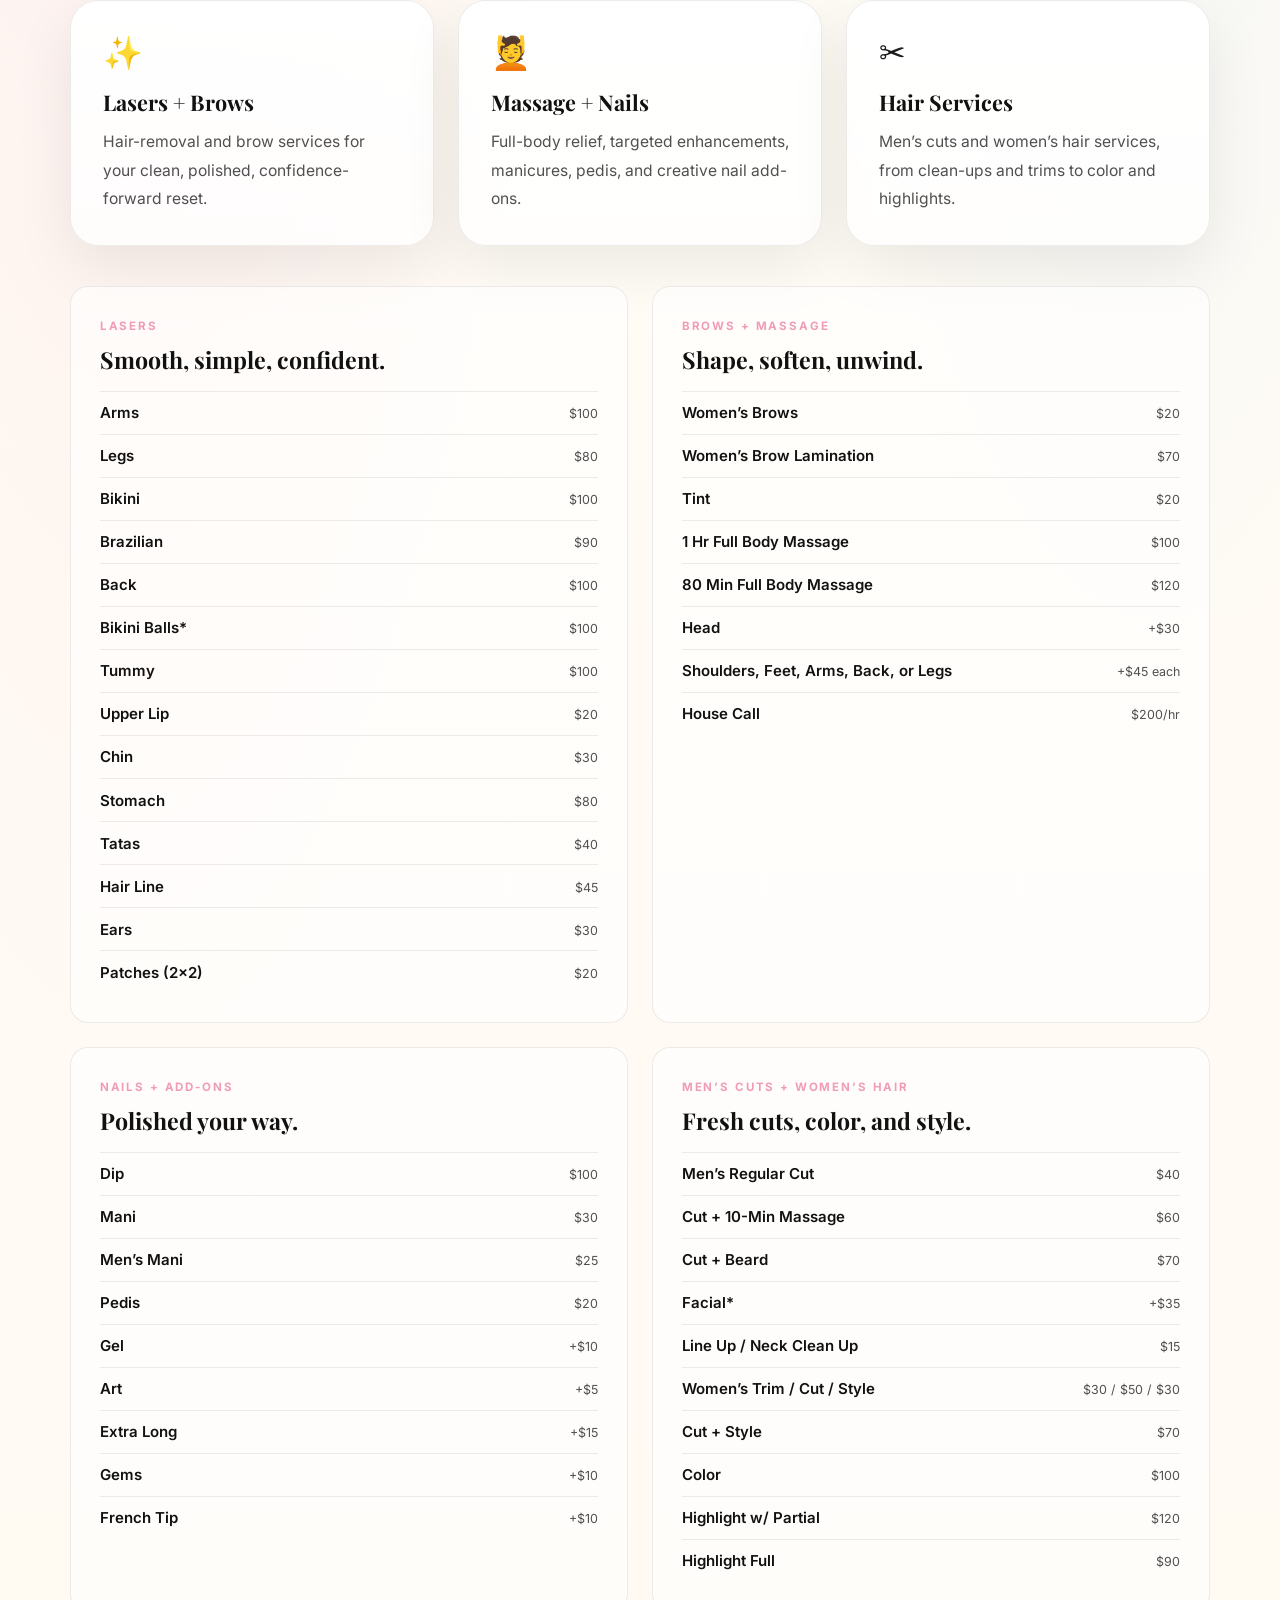
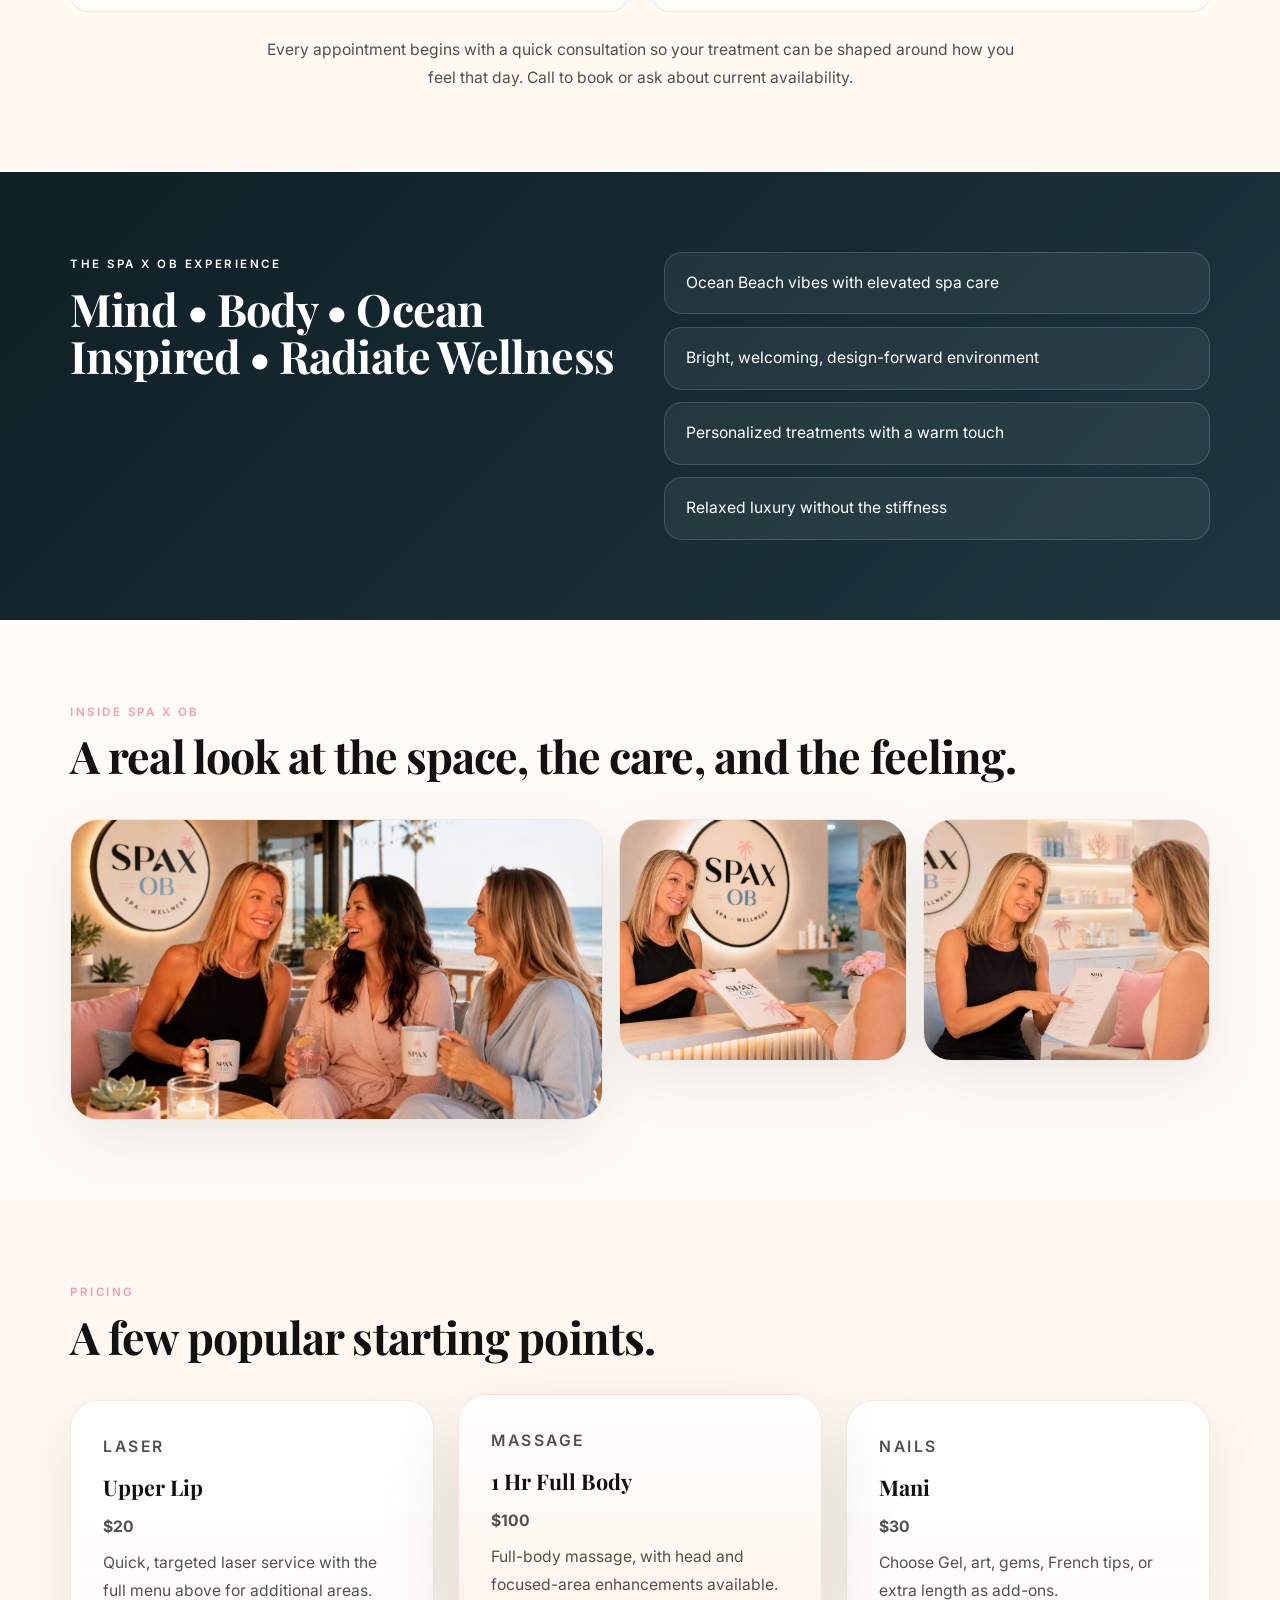
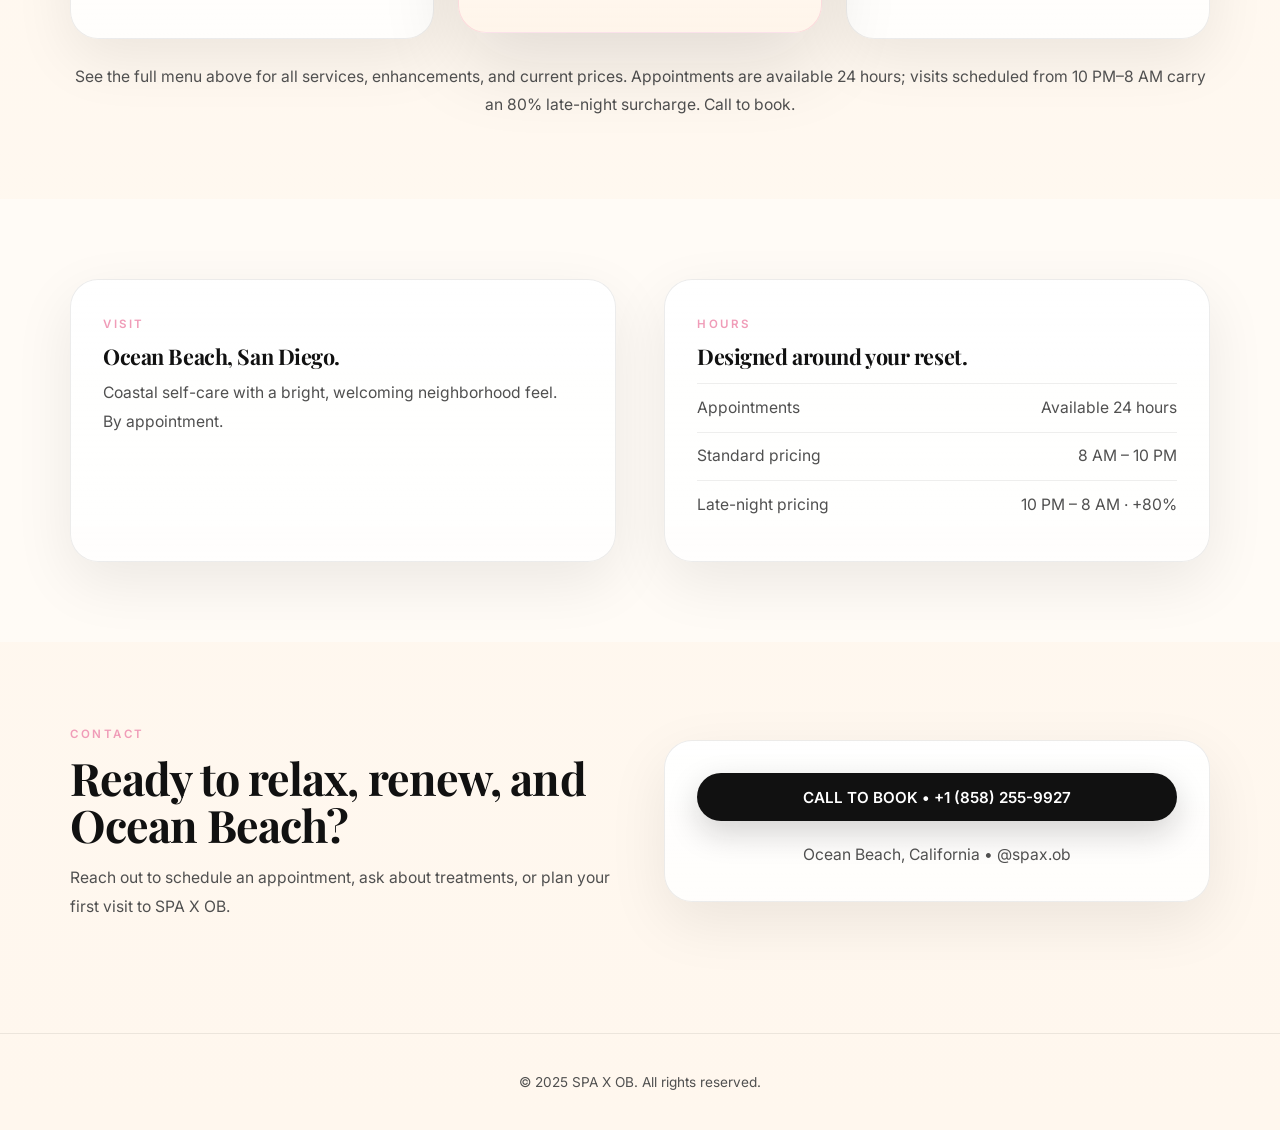
==== commit cc05e698: "Add 24-hour availability and late-night pricing" ====
--- a/index.html
+++ b/index.html
@@ -36,6 +36,8 @@
         </div>
       </header>
 
+      <div class="availability-bar" role="status"><div class="container"><span>APPOINTMENTS AVAILABLE 24 HOURS A DAY</span><a href="order.html">BUILD YOUR VISIT <b>→</b></a></div></div>
+
       <main id="top">
         <!-- HERO -->
         <section class="hero">
@@ -194,7 +196,7 @@
                 <p>Choose Gel, art, gems, French tips, or extra length as add-ons.</p>
               </article>
             </div>
-            <p class="pricing-note">See the full menu above for all services, enhancements, and current prices. Call to book.</p>
+            <p class="pricing-note">See the full menu above for all services, enhancements, and current prices. Appointments are available 24 hours; visits scheduled from 10 PM–8 AM carry an 80% late-night surcharge. Call to book.</p>
           </div>
         </section>
 
@@ -211,9 +213,9 @@
               <span class="eyebrow eyebrow--pink">Hours</span>
               <h2>Designed around your reset.</h2>
               <ul class="hours-list">
-                <li><span>Monday – Thursday</span><span>10 AM – 7 PM</span></li>
-                <li><span>Friday – Saturday</span><span>10 AM – 8 PM</span></li>
-                <li><span>Sunday</span><span>11 AM – 5 PM</span></li>
+                <li><span>Appointments</span><span>Available 24 hours</span></li>
+                <li><span>Standard pricing</span><span>8 AM – 10 PM</span></li>
+                <li><span>Late-night pricing</span><span>10 PM – 8 AM · +80%</span></li>
               </ul>
             </div>
           </div>
--- a/styles.css
+++ b/styles.css
@@ -71,6 +71,11 @@
   flex-direction: column; gap: 4px; padding: 0; cursor: pointer;
 }
 .menu-toggle span { display: block; width: 17px; height: 2px; border-radius: 2px; background: var(--coast); }
+
+.availability-bar { background: var(--coast); color: white; }
+.availability-bar .container { min-height: 42px; display: flex; align-items: center; justify-content: center; gap: 1rem; text-align: center; font-size: 0.72rem; font-weight: 700; letter-spacing: 0.12em; }
+.availability-bar a { color: var(--sunshine); white-space: nowrap; }
+.availability-bar a b { margin-left: 0.25rem; }
 
 /* ─── BUTTONS ─── */
 .button {
@@ -284,6 +289,7 @@
 @media (max-width: 640px) {
   .container { width: min(1140px, calc(100% - 1.25rem)); }
   .hero { padding-top: 2.5rem; }
+  .availability-bar .container { min-height: 48px; flex-wrap: wrap; gap: 0.2rem 0.8rem; padding: 0.45rem 0; font-size: 0.61rem; }
   .hero-photo-card__content h1 { font-size: clamp(2.6rem, 12vw, 4.2rem); }
   .hero__actions { flex-direction: column; }
   .button { width: 100%; }
